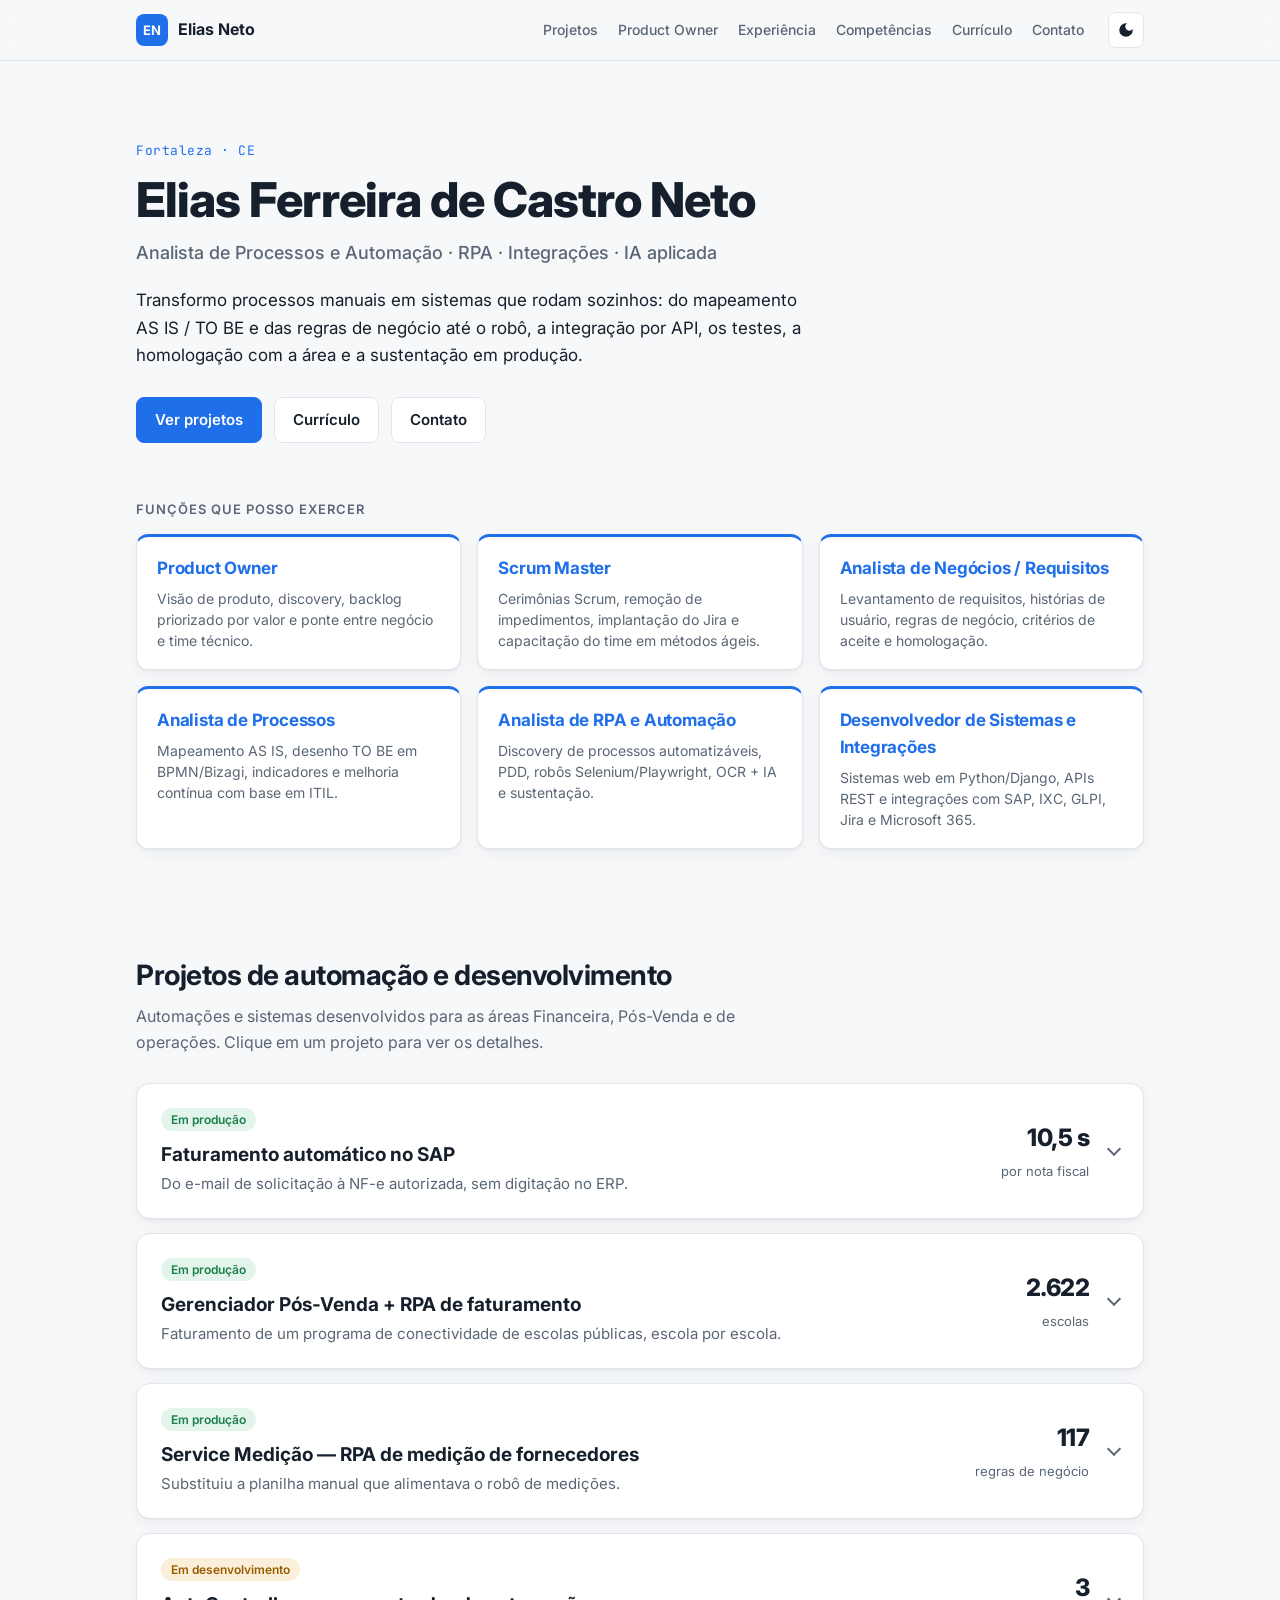
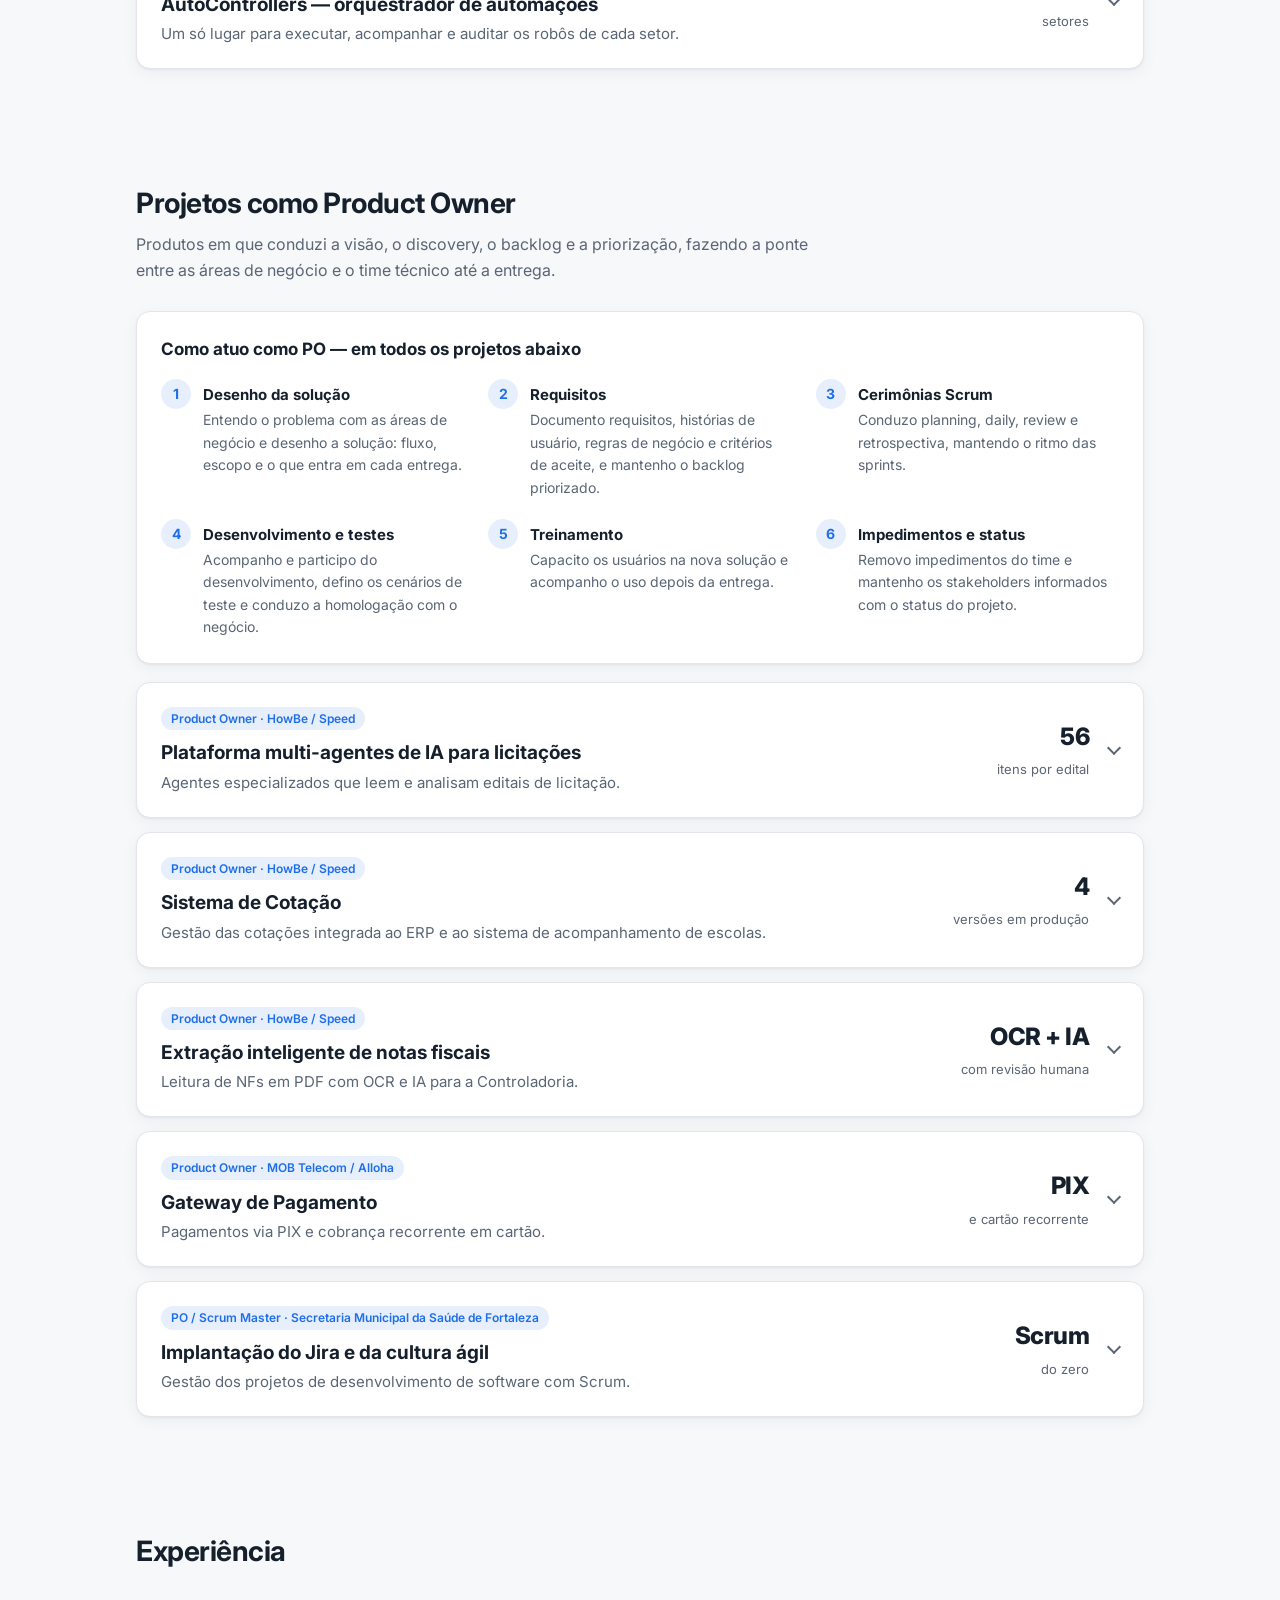
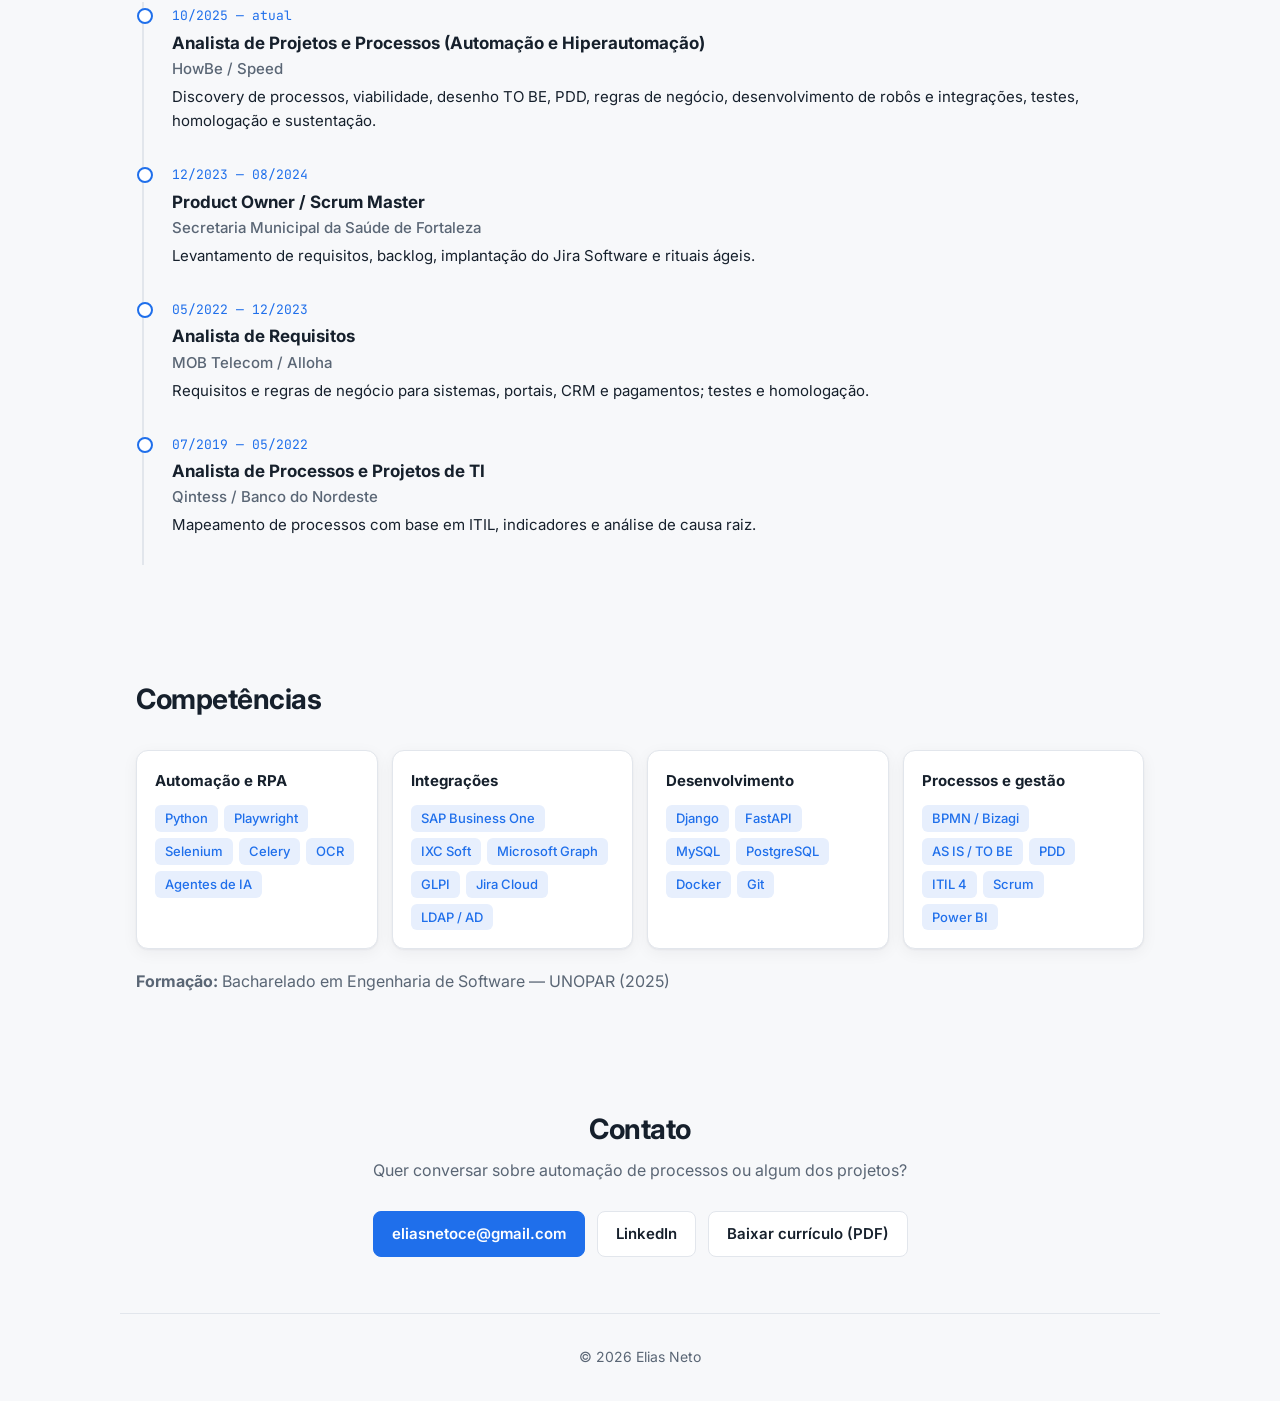
==== index.html @ f8df12c8 "feat: cards de funções no lugar dos números do topo Co-Authored-By: Claude Opus 5.5 <noreply@anthrop" ====
<!doctype html>
<html lang="pt-BR">
<head>
<meta charset="utf-8">
<meta name="viewport" content="width=device-width, initial-scale=1">
<title>Elias Neto — Portfólio</title>
<meta name="description" content="Portfólio de Elias Ferreira de Castro Neto: automação de processos, RPA, integrações com SAP, IXC e Microsoft 365.">
<link rel="preconnect" href="https://fonts.googleapis.com">
<link rel="preconnect" href="https://fonts.gstatic.com" crossorigin>
<link href="https://fonts.googleapis.com/css2?family=Inter:wght@400;500;600;700;800&family=JetBrains+Mono:wght@500&display=swap" rel="stylesheet">
<link rel="stylesheet" href="styles.css">
</head>
<body>

<header class="topbar">
  <div class="wrap topbar-inner">
    <a href="#inicio" class="brand"><span class="brand-mark">EN</span> Elias Neto</a>
    <nav class="nav">
      <a href="#projetos">Projetos</a>
      <a href="#produto">Product Owner</a>
      <a href="#experiencia">Experiência</a>
      <a href="#competencias">Competências</a>
      <a href="curriculo.html">Currículo</a>
      <a href="#contato">Contato</a>
    </nav>
    <button class="theme-toggle" id="themeToggle" aria-label="Alternar tema claro/escuro">
      <svg viewBox="0 0 24 24" width="18" height="18" aria-hidden="true"><path fill="currentColor" d="M12 3a9 9 0 1 0 9 9c0-.46-.04-.92-.1-1.36a5.39 5.39 0 0 1-4.4 2.26 5.4 5.4 0 0 1-3.14-9.8c-.44-.06-.9-.1-1.36-.1Z"/></svg>
    </button>
  </div>
</header>

<main id="inicio">

  <section class="hero wrap">
    <p class="eyebrow">Fortaleza · CE</p>
    <h1>Elias Ferreira de Castro Neto</h1>
    <p class="role">Analista de Processos e Automação · RPA · Integrações · IA aplicada</p>
    <p class="lead">
      Transformo processos manuais em sistemas que rodam sozinhos: do mapeamento
      AS IS / TO BE e das regras de negócio até o robô, a integração por API,
      os testes, a homologação com a área e a sustentação em produção.
    </p>
    <div class="hero-actions">
      <a class="btn btn-primary" href="#projetos">Ver projetos</a>
      <a class="btn" href="curriculo.html">Currículo</a>
      <a class="btn" href="#contato">Contato</a>
    </div>

    <p class="roles-label">Funções que posso exercer</p>
    <ul class="roles">
      <li>
        <h3>Product Owner</h3>
        <p>Visão de produto, discovery, backlog priorizado por valor e ponte entre negócio e time técnico.</p>
      </li>
      <li>
        <h3>Scrum Master</h3>
        <p>Cerimônias Scrum, remoção de impedimentos, implantação do Jira e capacitação do time em métodos ágeis.</p>
      </li>
      <li>
        <h3>Analista de Negócios / Requisitos</h3>
        <p>Levantamento de requisitos, histórias de usuário, regras de negócio, critérios de aceite e homologação.</p>
      </li>
      <li>
        <h3>Analista de Processos</h3>
        <p>Mapeamento AS IS, desenho TO BE em BPMN/Bizagi, indicadores e melhoria contínua com base em ITIL.</p>
      </li>
      <li>
        <h3>Analista de RPA e Automação</h3>
        <p>Discovery de processos automatizáveis, PDD, robôs Selenium/Playwright, OCR + IA e sustentação.</p>
      </li>
      <li>
        <h3>Desenvolvedor de Sistemas e Integrações</h3>
        <p>Sistemas web em Python/Django, APIs REST e integrações com SAP, IXC, GLPI, Jira e Microsoft 365.</p>
      </li>
    </ul>
  </section>

  <section id="projetos" class="section wrap">
    <div class="section-head">
      <h2>Projetos de automação e desenvolvimento</h2>
      <p>Automações e sistemas desenvolvidos para as áreas Financeira, Pós-Venda e de operações. Clique em um projeto para ver os detalhes.</p>
    </div>

    <div class="projects">

      <article class="project">
        <button class="project-head" aria-expanded="false">
          <div class="project-title">
            <span class="tag tag-prod">Em produção</span>
            <h3>Faturamento automático no SAP</h3>
            <p>Do e-mail de solicitação à NF-e autorizada, sem digitação no ERP.</p>
          </div>
          <div class="project-metric"><strong>10,5 s</strong><span>por nota fiscal</span></div>
          <span class="chev" aria-hidden="true"></span>
        </button>
        <div class="project-body">
          <div class="cols">
            <div>
              <h4>Problema</h4>
              <p>O Financeiro lia os e-mails do Pós-Venda à mão, digitava os dados da planilha no SAP e conferia valores e produtos um a um. Erros comuns: valor diferente do pedido, CNPJ divergente, produto ou quantidade fora do pedido.</p>
              <h4>Solução</h4>
              <ul>
                <li>Leitura automática da caixa de e-mail pela <b>Microsoft Graph API</b>, com filtro por remetente e código de rastreio.</li>
                <li>Leitura da planilha anexada (uma aba = uma nota) com validação de CNPJ, município/UF e vencimento.</li>
                <li>Conferência de cada nota com o pedido de venda no <b>SAP Business One</b>: valor, cliente, produto, quantidade e preço.</li>
                <li>Emissão da NF de saída copiada da Entrega, acompanhamento da autorização da NF-e e geração do DANFE.</li>
                <li>Resposta automática ao solicitante, na mesma conversa, com os PDFs e XMLs.</li>
                <li>Perfis de acesso e log de atividades, de execuções de rotina e de chamadas HTTP.</li>
              </ul>
            </div>
            <div>
              <h4>Resultados</h4>
              <ul class="results">
                <li><b>10,5 segundos</b> por NF, com 12 chamadas ao SAP</li>
                <li>Em produção desde outubro de 2026</li>
                <li>Rastreabilidade completa de cada nota emitida</li>
              </ul>
              <h4>Tecnologias</h4>
              <ul class="stack"><li>Python</li><li>Django</li><li>MySQL</li><li>Docker</li><li>SAP B1 Service Layer</li><li>Microsoft Graph</li></ul>
            </div>
          </div>
        </div>
      </article>

      <article class="project">
        <button class="project-head" aria-expanded="false">
          <div class="project-title">
            <span class="tag tag-prod">Em produção</span>
            <h3>Gerenciador Pós-Venda + RPA de faturamento</h3>
            <p>Faturamento de um programa de conectividade de escolas públicas, escola por escola.</p>
          </div>
          <div class="project-metric"><strong>2.622</strong><span>escolas</span></div>
          <span class="chev" aria-hidden="true"></span>
        </button>
        <div class="project-body">
          <div class="cols">
            <div>
              <h4>Problema</h4>
              <p>Cada escola do programa exigia conferência do kit instalado, emissão de notas e envio de PDF e XML no portal do cliente — um trabalho repetitivo, em grande volume e sujeito a erro.</p>
              <h4>Solução</h4>
              <ul>
                <li>Sistema de pós-venda que controla o faturamento por escola (código INEP).</li>
                <li>Robô <b>Playwright</b> que opera o portal do cliente e anexa as notas fiscais.</li>
                <li>Captura das respostas do Financeiro pela <b>Microsoft Graph API</b>.</li>
                <li>Integração com o ERP <b>IXC Soft</b>.</li>
                <li>Conferência em três lados antes de cada envio: kit declarado × IXC × relatório do cliente.</li>
              </ul>
            </div>
            <div>
              <h4>Resultados</h4>
              <ul class="results">
                <li><b>2.622 escolas</b> faturadas</li>
                <li><b>~7,2 mil NFs</b> (PDF + XML) anexadas pelo robô</li>
                <li><b>153 lotes</b> de faturamento processados</li>
                <li><b>30 de 30</b> requisitos da v1 aceitos, com 18 itens além do escopo</li>
                <li>~90 regras de negócio documentadas</li>
              </ul>
              <h4>Tecnologias</h4>
              <ul class="stack"><li>Python</li><li>Django</li><li>Playwright</li><li>MySQL</li><li>Nginx</li><li>Docker</li><li>Microsoft Graph</li><li>API IXC</li></ul>
            </div>
          </div>
        </div>
      </article>

      <article class="project">
        <button class="project-head" aria-expanded="false">
          <div class="project-title">
            <span class="tag tag-prod">Em produção</span>
            <h3>Service Medição — RPA de medição de fornecedores</h3>
            <p>Substituiu a planilha manual que alimentava o robô de medições.</p>
          </div>
          <div class="project-metric"><strong>117</strong><span>regras de negócio</span></div>
          <span class="chev" aria-hidden="true"></span>
        </button>
        <div class="project-body">
          <div class="cols">
            <div>
              <h4>Problema</h4>
              <p>As medições de fornecedores eram lançadas por um robô alimentado por uma planilha de 16 colunas preenchida à mão, sem controle de fila, de erros ou de acompanhamento do chamado.</p>
              <h4>Solução</h4>
              <ul>
                <li>Cadastro centralizado de fornecedores, medições e itens medidos.</li>
                <li>Robô <b>Selenium</b> no portal BlueEZ, com fila por usuário e execução assíncrona (Celery + Redis).</li>
                <li>Credencial individual criptografada e parada automática após 5 erros seguidos.</li>
                <li>Acompanhamento automático do chamado no <b>GLPI</b>.</li>
                <li>Leitura automática de nota fiscal e boleto.</li>
                <li>Login pelo Active Directory (LDAPS) e dashboard por setor exibido nas TVs da empresa.</li>
              </ul>
            </div>
            <div>
              <h4>Resultados</h4>
              <ul class="results">
                <li>Fim do preenchimento manual da planilha de 16 colunas</li>
                <li><b>8 releases</b> entregues (v1.0 a v1.6)</li>
                <li><b>117 regras de negócio</b> documentadas</li>
                <li>Leitura de NF e boleto validada com <b>31 documentos reais</b></li>
              </ul>
              <h4>Tecnologias</h4>
              <ul class="stack"><li>Python 3.12</li><li>Django 5</li><li>DRF</li><li>Selenium</li><li>Celery</li><li>Redis</li><li>HTMX</li><li>Tailwind</li><li>MySQL</li><li>Docker</li><li>GitHub Actions</li><li>LDAP</li></ul>
            </div>
          </div>
        </div>
      </article>

      <article class="project">
        <button class="project-head" aria-expanded="false">
          <div class="project-title">
            <span class="tag tag-dev">Em desenvolvimento</span>
            <h3>AutoControllers — orquestrador de automações</h3>
            <p>Um só lugar para executar, acompanhar e auditar os robôs de cada setor.</p>
          </div>
          <div class="project-metric"><strong>3</strong><span>setores</span></div>
          <span class="chev" aria-hidden="true"></span>
        </button>
        <div class="project-body">
          <div class="cols">
            <div>
              <h4>Problema</h4>
              <p>Com várias automações em Python espalhadas por setores, faltava um ponto único para disparar execuções, ver o que falhou e saber quem executou o quê.</p>
              <h4>Solução</h4>
              <ul>
                <li>Catálogo de automações por setor: Comercial, Financeiro e TI.</li>
                <li>Execução manual ou por fila, com worker e retentativa.</li>
                <li>Logs de cada execução, auditoria e dashboard por grupo.</li>
                <li>API própria para integração com outros sistemas.</li>
                <li>Login pelo Active Directory.</li>
              </ul>
            </div>
            <div>
              <h4>Resultados</h4>
              <ul class="results">
                <li>Padroniza a forma de rodar e monitorar os robôs</li>
                <li>Histórico auditável de todas as execuções</li>
              </ul>
              <h4>Tecnologias</h4>
              <ul class="stack"><li>Python</li><li>Django 6</li><li>MySQL</li><li>Playwright</li><li>Docker</li><li>Active Directory</li></ul>
            </div>
          </div>
        </div>
      </article>

    </div>
  </section>

  <section id="produto" class="section wrap">
    <div class="section-head">
      <h2>Projetos como Product Owner</h2>
      <p>Produtos em que conduzi a visão, o discovery, o backlog e a priorização, fazendo a ponte entre as áreas de negócio e o time técnico até a entrega.</p>
    </div>

    <div class="po-role">
      <h3>Como atuo como PO — em todos os projetos abaixo</h3>
      <ol class="po-steps">
        <li>
          <span class="po-num">1</span>
          <h4>Desenho da solução</h4>
          <p>Entendo o problema com as áreas de negócio e desenho a solução: fluxo, escopo e o que entra em cada entrega.</p>
        </li>
        <li>
          <span class="po-num">2</span>
          <h4>Requisitos</h4>
          <p>Documento requisitos, histórias de usuário, regras de negócio e critérios de aceite, e mantenho o backlog priorizado.</p>
        </li>
        <li>
          <span class="po-num">3</span>
          <h4>Cerimônias Scrum</h4>
          <p>Conduzo planning, daily, review e retrospectiva, mantendo o ritmo das sprints.</p>
        </li>
        <li>
          <span class="po-num">4</span>
          <h4>Desenvolvimento e testes</h4>
          <p>Acompanho e participo do desenvolvimento, defino os cenários de teste e conduzo a homologação com o negócio.</p>
        </li>
        <li>
          <span class="po-num">5</span>
          <h4>Treinamento</h4>
          <p>Capacito os usuários na nova solução e acompanho o uso depois da entrega.</p>
        </li>
        <li>
          <span class="po-num">6</span>
          <h4>Impedimentos e status</h4>
          <p>Removo impedimentos do time e mantenho os stakeholders informados com o status do projeto.</p>
        </li>
      </ol>
    </div>

    <div class="projects">

      <article class="project">
        <button class="project-head" aria-expanded="false">
          <div class="project-title">
            <span class="tag tag-po">Product Owner · HowBe / Speed</span>
            <h3>Plataforma multi-agentes de IA para licitações</h3>
            <p>Agentes especializados que leem e analisam editais de licitação.</p>
          </div>
          <div class="project-metric"><strong>56</strong><span>itens por edital</span></div>
          <span class="chev" aria-hidden="true"></span>
        </button>
        <div class="project-body">
          <div class="cols">
            <div>
              <h4>Contexto</h4>
              <p>A leitura de editais era manual, longa e repetitiva, e a área Comercial precisava responder sempre o mesmo checklist para decidir se participava de uma licitação.</p>
              <h4>Meu papel</h4>
              <ul>
                <li>Defini a visão do produto e priorizei o backlog com a área Comercial.</li>
                <li>Especifiquei os agentes, cada um com prompt próprio e versionado.</li>
                <li>Direcionei a escolha de provedores de IA (Gemini, OpenAI e Anthropic) e o controle de custo por documento.</li>
                <li>Conduzi o plano de testes e a homologação com o negócio.</li>
              </ul>
            </div>
            <div>
              <h4>Resultados</h4>
              <ul class="results">
                <li>Checklist de <b>56 itens</b> respondido por edital</li>
                <li>Redução de <b>22–27%</b> no custo de tokens, sem perda de qualidade</li>
                <li>Plano de testes com <b>40 de 40</b> casos aprovados</li>
              </ul>
              <h4>Práticas</h4>
              <ul class="stack"><li>Visão de produto</li><li>Backlog</li><li>Critérios de aceite</li><li>IA generativa</li><li>Plano de testes</li></ul>
            </div>
          </div>
        </div>
      </article>

      <article class="project">
        <button class="project-head" aria-expanded="false">
          <div class="project-title">
            <span class="tag tag-po">Product Owner · HowBe / Speed</span>
            <h3>Sistema de Cotação</h3>
            <p>Gestão das cotações integrada ao ERP e ao sistema de acompanhamento de escolas.</p>
          </div>
          <div class="project-metric"><strong>4</strong><span>versões em produção</span></div>
          <span class="chev" aria-hidden="true"></span>
        </button>
        <div class="project-body">
          <div class="cols">
            <div>
              <h4>Contexto</h4>
              <p>O status das cotações enviadas a Suprimentos era acompanhado à mão, em sistemas diferentes, sem uma visão única.</p>
              <h4>Meu papel</h4>
              <ul>
                <li>Conduzi o produto do levantamento de requisitos à implantação.</li>
                <li>Priorizei as funcionalidades a cada versão.</li>
                <li>Acompanhei os testes, a homologação, o suporte e a documentação.</li>
              </ul>
            </div>
            <div>
              <h4>Resultados</h4>
              <ul class="results">
                <li><b>4 versões</b> entregues em produção</li>
                <li>Atualização automática do status das cotações a partir do ERP IXC</li>
                <li>Logs de integração para rastrear cada atualização</li>
              </ul>
              <h4>Práticas</h4>
              <ul class="stack"><li>Requisitos</li><li>Priorização</li><li>Homologação</li><li>Integração IXC</li></ul>
            </div>
          </div>
        </div>
      </article>

      <article class="project">
        <button class="project-head" aria-expanded="false">
          <div class="project-title">
            <span class="tag tag-po">Product Owner · HowBe / Speed</span>
            <h3>Extração inteligente de notas fiscais</h3>
            <p>Leitura de NFs em PDF com OCR e IA para a Controladoria.</p>
          </div>
          <div class="project-metric"><strong>OCR + IA</strong><span>com revisão humana</span></div>
          <span class="chev" aria-hidden="true"></span>
        </button>
        <div class="project-body">
          <div class="cols">
            <div>
              <h4>Contexto</h4>
              <p>A Controladoria digitava no ERP, uma a uma, as notas fiscais recebidas nos chamados, e conferia os valores manualmente.</p>
              <h4>Meu papel</h4>
              <ul>
                <li>Priorizei a automação e defini as regras de extração e de conferência.</li>
                <li>Defini o fluxo com revisão humana: o sistema compara o valor declarado com o extraído e sinaliza divergências.</li>
                <li>Validei com a área a planilha gerada para lançamento.</li>
              </ul>
            </div>
            <div>
              <h4>Resultados</h4>
              <ul class="results">
                <li>Fim da digitação manual das notas</li>
                <li>Divergências de valor sinalizadas automaticamente</li>
                <li>Separação automática entre boleto e nota fiscal</li>
              </ul>
              <h4>Práticas</h4>
              <ul class="stack"><li>Discovery</li><li>Regras de negócio</li><li>OCR</li><li>IA generativa</li></ul>
            </div>
          </div>
        </div>
      </article>

      <article class="project">
        <button class="project-head" aria-expanded="false">
          <div class="project-title">
            <span class="tag tag-po">Product Owner · MOB Telecom / Alloha</span>
            <h3>Gateway de Pagamento</h3>
            <p>Pagamentos via PIX e cobrança recorrente em cartão.</p>
          </div>
          <div class="project-metric"><strong>PIX</strong><span>e cartão recorrente</span></div>
          <span class="chev" aria-hidden="true"></span>
        </button>
        <div class="project-body">
          <div class="cols">
            <div>
              <h4>Contexto</h4>
              <p>A operadora precisava oferecer novas formas de pagamento aos clientes, integrando parceiros de pagamento aos sistemas existentes.</p>
              <h4>Meu papel</h4>
              <ul>
                <li>Atuei como Product Owner do projeto, alinhando negócio, parceiros e desenvolvimento.</li>
                <li>Escrevi requisitos, histórias de usuário, fluxos e regras de negócio.</li>
                <li>Defini e executei os cenários de teste e conduzi a homologação com as áreas de negócio.</li>
              </ul>
            </div>
            <div>
              <h4>Entregas</h4>
              <ul class="results">
                <li>Pagamento via <b>PIX</b></li>
                <li>Pagamento <b>recorrente em cartão</b></li>
              </ul>
              <h4>Práticas</h4>
              <ul class="stack"><li>Scrum</li><li>Histórias de usuário</li><li>Jira</li><li>Homologação</li><li>Gestão de parceiros</li></ul>
            </div>
          </div>
        </div>
      </article>

      <article class="project">
        <button class="project-head" aria-expanded="false">
          <div class="project-title">
            <span class="tag tag-po">PO / Scrum Master · Secretaria Municipal da Saúde de Fortaleza</span>
            <h3>Implantação do Jira e da cultura ágil</h3>
            <p>Gestão dos projetos de desenvolvimento de software com Scrum.</p>
          </div>
          <div class="project-metric"><strong>Scrum</strong><span>do zero</span></div>
          <span class="chev" aria-hidden="true"></span>
        </button>
        <div class="project-body">
          <div class="cols">
            <div>
              <h4>Contexto</h4>
              <p>Os projetos de desenvolvimento de software não tinham uma ferramenta nem um processo comum de planejamento e acompanhamento.</p>
              <h4>Meu papel</h4>
              <ul>
                <li>Implantei o Jira Software, com boards, fluxos de trabalho e rituais ágeis.</li>
                <li>Treinei a equipe e os stakeholders em Scrum e priorização orientada a valor.</li>
                <li>Conduzi o discovery com as áreas de negócio e mantive o backlog priorizado.</li>
                <li>Acompanhei os projetos do início ao fim: prazos, impedimentos, validações e entregas.</li>
              </ul>
            </div>
            <div>
              <h4>Entregas</h4>
              <ul class="results">
                <li>Jira Software implantado e em uso</li>
                <li>Equipe capacitada em Scrum</li>
                <li>Backlog único e priorizado dos projetos</li>
              </ul>
              <h4>Práticas</h4>
              <ul class="stack"><li>Scrum</li><li>Jira Software</li><li>Backlog</li><li>Facilitação</li><li>Capacitação</li></ul>
            </div>
          </div>
        </div>
      </article>

    </div>
  </section>

  <section id="experiencia" class="section wrap">
    <div class="section-head"><h2>Experiência</h2></div>
    <ol class="timeline">
      <li>
        <span class="when">10/2025 — atual</span>
        <h3>Analista de Projetos e Processos (Automação e Hiperautomação)</h3>
        <p class="where">HowBe / Speed</p>
        <p>Discovery de processos, viabilidade, desenho TO BE, PDD, regras de negócio, desenvolvimento de robôs e integrações, testes, homologação e sustentação.</p>
      </li>
      <li>
        <span class="when">12/2023 — 08/2024</span>
        <h3>Product Owner / Scrum Master</h3>
        <p class="where">Secretaria Municipal da Saúde de Fortaleza</p>
        <p>Levantamento de requisitos, backlog, implantação do Jira Software e rituais ágeis.</p>
      </li>
      <li>
        <span class="when">05/2022 — 12/2023</span>
        <h3>Analista de Requisitos</h3>
        <p class="where">MOB Telecom / Alloha</p>
        <p>Requisitos e regras de negócio para sistemas, portais, CRM e pagamentos; testes e homologação.</p>
      </li>
      <li>
        <span class="when">07/2019 — 05/2022</span>
        <h3>Analista de Processos e Projetos de TI</h3>
        <p class="where">Qintess / Banco do Nordeste</p>
        <p>Mapeamento de processos com base em ITIL, indicadores e análise de causa raiz.</p>
      </li>
    </ol>
  </section>

  <section id="competencias" class="section wrap">
    <div class="section-head"><h2>Competências</h2></div>
    <div class="skills">
      <div class="skill-card">
        <h3>Automação e RPA</h3>
        <ul class="stack"><li>Python</li><li>Playwright</li><li>Selenium</li><li>Celery</li><li>OCR</li><li>Agentes de IA</li></ul>
      </div>
      <div class="skill-card">
        <h3>Integrações</h3>
        <ul class="stack"><li>SAP Business One</li><li>IXC Soft</li><li>Microsoft Graph</li><li>GLPI</li><li>Jira Cloud</li><li>LDAP / AD</li></ul>
      </div>
      <div class="skill-card">
        <h3>Desenvolvimento</h3>
        <ul class="stack"><li>Django</li><li>FastAPI</li><li>MySQL</li><li>PostgreSQL</li><li>Docker</li><li>Git</li></ul>
      </div>
      <div class="skill-card">
        <h3>Processos e gestão</h3>
        <ul class="stack"><li>BPMN / Bizagi</li><li>AS IS / TO BE</li><li>PDD</li><li>ITIL 4</li><li>Scrum</li><li>Power BI</li></ul>
      </div>
    </div>
    <p class="edu"><b>Formação:</b> Bacharelado em Engenharia de Software — UNOPAR (2025)</p>
  </section>

  <section id="contato" class="section wrap contact">
    <h2>Contato</h2>
    <p>Quer conversar sobre automação de processos ou algum dos projetos?</p>
    <div class="hero-actions">
      <a class="btn btn-primary" href="mailto:eliasnetoce@gmail.com">eliasnetoce@gmail.com</a>
      <a class="btn" href="https://www.linkedin.com/in/elias-ferreira-981a22160" target="_blank" rel="noopener">LinkedIn</a>
      <a class="btn" href="curriculo.pdf" download>Baixar currículo (PDF)</a>
    </div>
  </section>

</main>

<footer class="footer wrap">
  <p>© <span id="ano"></span> Elias Neto</p>
</footer>

<script src="script.js"></script>
</body>
</html>
---- styles.css ----
:root {
  --bg: #f7f8fa;
  --surface: #ffffff;
  --text: #16202c;
  --muted: #5a6675;
  --line: #e2e6ec;
  --accent: #1f6feb;
  --accent-soft: #e7effd;
  --ok: #1a7f4b;
  --ok-soft: #e3f4ea;
  --warn: #9a5b00;
  --warn-soft: #fbefd9;
  --shadow: 0 1px 2px rgba(16, 24, 40, .05), 0 4px 16px rgba(16, 24, 40, .05);
}

@media (prefers-color-scheme: dark) {
  :root:not([data-theme="light"]) {
    --bg: #0e1116;
    --surface: #161b22;
    --text: #e6edf3;
    --muted: #9aa6b4;
    --line: #2a313c;
    --accent: #5b9bff;
    --accent-soft: #16243b;
    --ok: #4cc38a;
    --ok-soft: #12291e;
    --warn: #e3a64a;
    --warn-soft: #2d2213;
    --shadow: none;
  }
}

:root[data-theme="dark"] {
  --bg: #0e1116;
  --surface: #161b22;
  --text: #e6edf3;
  --muted: #9aa6b4;
  --line: #2a313c;
  --accent: #5b9bff;
  --accent-soft: #16243b;
  --ok: #4cc38a;
  --ok-soft: #12291e;
  --warn: #e3a64a;
  --warn-soft: #2d2213;
  --shadow: none;
}

* { box-sizing: border-box; margin: 0; padding: 0; }

html { scroll-behavior: smooth; scroll-padding-top: 72px; }

body {
  font-family: "Inter", system-ui, -apple-system, "Segoe UI", sans-serif;
  background: var(--bg);
  color: var(--text);
  line-height: 1.6;
  -webkit-font-smoothing: antialiased;
}

a { color: var(--accent); text-decoration: none; }

.wrap { max-width: 1040px; margin: 0 auto; padding: 0 16px; }

/* Topo */
.topbar {
  position: sticky; top: 0; z-index: 10;
  background: color-mix(in srgb, var(--bg) 85%, transparent);
  backdrop-filter: blur(10px);
  border-bottom: 1px solid var(--line);
}
.topbar-inner { display: flex; align-items: center; gap: 24px; height: 60px; }
.brand { display: flex; align-items: center; gap: 10px; font-weight: 700; color: var(--text); }
.brand-mark {
  display: grid; place-items: center; width: 32px; height: 32px; border-radius: 8px;
  background: var(--accent); color: #fff; font-size: 13px; letter-spacing: .5px;
}
.nav { display: flex; gap: 20px; margin-left: auto; }
.nav a { color: var(--muted); font-size: 14px; font-weight: 500; }
.nav a:hover { color: var(--text); }
.theme-toggle {
  display: grid; place-items: center; width: 36px; height: 36px;
  border: 1px solid var(--line); border-radius: 8px; background: var(--surface);
  color: var(--text); cursor: pointer;
}

/* Hero */
.hero { padding: 80px 16px 48px; }
.eyebrow {
  font-family: "JetBrains Mono", monospace; font-size: 13px; color: var(--accent);
  letter-spacing: .5px; margin-bottom: 12px;
}
.hero h1 { font-size: clamp(30px, 5vw, 48px); line-height: 1.1; letter-spacing: -1px; font-weight: 800; }
.role { margin-top: 12px; font-size: 18px; color: var(--muted); font-weight: 500; }
.lead { margin-top: 20px; max-width: 680px; font-size: 17px; }
.hero-actions { display: flex; flex-wrap: wrap; gap: 12px; margin-top: 28px; }

.btn {
  display: inline-flex; align-items: center; padding: 10px 18px; border-radius: 8px;
  border: 1px solid var(--line); background: var(--surface); color: var(--text);
  font-weight: 600; font-size: 15px;
}
.btn:hover { border-color: var(--accent); }
.btn-primary { background: var(--accent); border-color: var(--accent); color: #fff; }
.btn-primary:hover { filter: brightness(1.08); }

.roles-label {
  margin-top: 56px; margin-bottom: 14px; font-size: 13px; font-weight: 600;
  text-transform: uppercase; letter-spacing: 1px; color: var(--muted);
}
.roles { list-style: none; display: grid; grid-template-columns: repeat(3, 1fr); gap: 16px; }
.roles li {
  background: var(--surface); border: 1px solid var(--line); border-radius: 12px;
  padding: 18px 20px; box-shadow: var(--shadow); border-top: 3px solid var(--accent);
}
.roles h3 { font-size: 17px; color: var(--accent); letter-spacing: -.2px; }
.roles p { font-size: 14px; color: var(--muted); margin-top: 6px; line-height: 1.5; }

/* Seções */
.section { padding: 56px 16px; }
.section-head { margin-bottom: 28px; }
.section-head h2, .contact h2 { font-size: 28px; letter-spacing: -.5px; }
.section-head p { color: var(--muted); margin-top: 6px; max-width: 680px; }

/* Projetos */
.projects { display: grid; gap: 14px; }
.project {
  background: var(--surface); border: 1px solid var(--line); border-radius: 14px;
  box-shadow: var(--shadow); overflow: hidden;
}
.project-head {
  width: 100%; display: flex; align-items: center; gap: 20px; padding: 22px 24px;
  background: none; border: 0; text-align: left; color: inherit; font: inherit; cursor: pointer;
}
.project-head:hover h3 { color: var(--accent); }
.project-title { flex: 1; min-width: 0; }
.project-title h3 { font-size: 19px; margin-top: 8px; transition: color .15s; }
.project-title p { color: var(--muted); font-size: 15px; margin-top: 2px; }
.project-metric { text-align: right; flex-shrink: 0; }
.project-metric strong { display: block; font-size: 24px; font-weight: 800; letter-spacing: -.5px; }
.project-metric span { font-size: 13px; color: var(--muted); }
.chev {
  width: 10px; height: 10px; flex-shrink: 0;
  border-right: 2px solid var(--muted); border-bottom: 2px solid var(--muted);
  transform: rotate(45deg); transition: transform .2s; margin-top: -4px;
}
.project.open .chev { transform: rotate(-135deg); margin-top: 4px; }

.tag {
  display: inline-block; font-size: 12px; font-weight: 600; padding: 2px 10px; border-radius: 999px;
}
.tag-prod { background: var(--ok-soft); color: var(--ok); }
.tag-dev { background: var(--warn-soft); color: var(--warn); }
.tag-po { background: var(--accent-soft); color: var(--accent); }

.project-body { display: none; padding: 0 24px 24px; border-top: 1px solid var(--line); }
.project.open .project-body { display: block; }
.cols { display: grid; grid-template-columns: 1.5fr 1fr; gap: 32px; padding-top: 20px; }
.project-body h4 {
  font-size: 12px; text-transform: uppercase; letter-spacing: 1px; color: var(--muted);
  margin: 18px 0 8px;
}
.project-body h4:first-child { margin-top: 0; }
.project-body p, .project-body li { font-size: 15px; }
.project-body ul:not(.stack) { padding-left: 18px; display: grid; gap: 4px; }
.results li::marker { color: var(--ok); }

.stack { list-style: none; display: flex; flex-wrap: wrap; gap: 6px; }
.stack li {
  font-size: 13px; padding: 3px 10px; border-radius: 6px;
  background: var(--accent-soft); color: var(--accent); font-weight: 500;
}

/* Como atuo como PO */
.po-role {
  background: var(--surface); border: 1px solid var(--line); border-radius: 14px;
  box-shadow: var(--shadow); padding: 24px; margin-bottom: 18px;
}
.po-role > h3 { font-size: 17px; margin-bottom: 16px; }
.po-steps { list-style: none; display: grid; grid-template-columns: repeat(3, 1fr); gap: 20px 24px; }
.po-steps li { position: relative; padding-left: 42px; }
.po-num {
  position: absolute; left: 0; top: 0; width: 30px; height: 30px; border-radius: 50%;
  display: grid; place-items: center; font-size: 14px; font-weight: 700;
  background: var(--accent-soft); color: var(--accent);
}
.po-steps h4 { font-size: 15px; margin-top: 4px; }
.po-steps p { font-size: 14px; color: var(--muted); margin-top: 2px; }

@media (max-width: 860px) { .po-steps { grid-template-columns: repeat(2, 1fr); } }
@media (max-width: 600px) { .po-steps { grid-template-columns: 1fr; } .po-role { padding: 18px 16px; } }

/* Experiência */
.timeline { list-style: none; border-left: 2px solid var(--line); margin-left: 6px; }
.timeline li { position: relative; padding: 0 0 28px 28px; }
.timeline li::before {
  content: ""; position: absolute; left: -7px; top: 6px; width: 12px; height: 12px;
  border-radius: 50%; background: var(--surface); border: 2px solid var(--accent);
}
.when { font-family: "JetBrains Mono", monospace; font-size: 13px; color: var(--accent); }
.timeline h3 { font-size: 17px; margin-top: 2px; }
.where { color: var(--muted); font-weight: 500; font-size: 15px; }
.timeline p:last-child { margin-top: 4px; font-size: 15px; }

/* Competências */
.skills { display: grid; grid-template-columns: repeat(4, 1fr); gap: 14px; }
.skill-card {
  background: var(--surface); border: 1px solid var(--line); border-radius: 12px;
  padding: 18px; box-shadow: var(--shadow);
}
.skill-card h3 { font-size: 15px; margin-bottom: 12px; }
.edu { margin-top: 20px; color: var(--muted); }

/* Contato */
.contact { text-align: center; }
.contact p { color: var(--muted); margin-top: 6px; }
.contact .hero-actions { justify-content: center; }

.footer { padding: 32px 16px; border-top: 1px solid var(--line); color: var(--muted); font-size: 14px; text-align: center; }

/* Responsivo */
@media (max-width: 860px) {
  .roles, .skills { grid-template-columns: repeat(2, 1fr); }
  .cols { grid-template-columns: 1fr; gap: 8px; }
}
@media (max-width: 600px) {
  .nav { display: none; }
  .theme-toggle { margin-left: auto; }
  .hero { padding-top: 48px; }
  .roles, .skills { grid-template-columns: 1fr; }
  .project-head { padding: 18px 16px; gap: 12px; flex-wrap: wrap; }
  .project-title { flex-basis: 100%; }
  .project-metric { text-align: left; }
  .chev { margin-left: auto; }
  .project-body { padding: 0 16px 20px; }
}
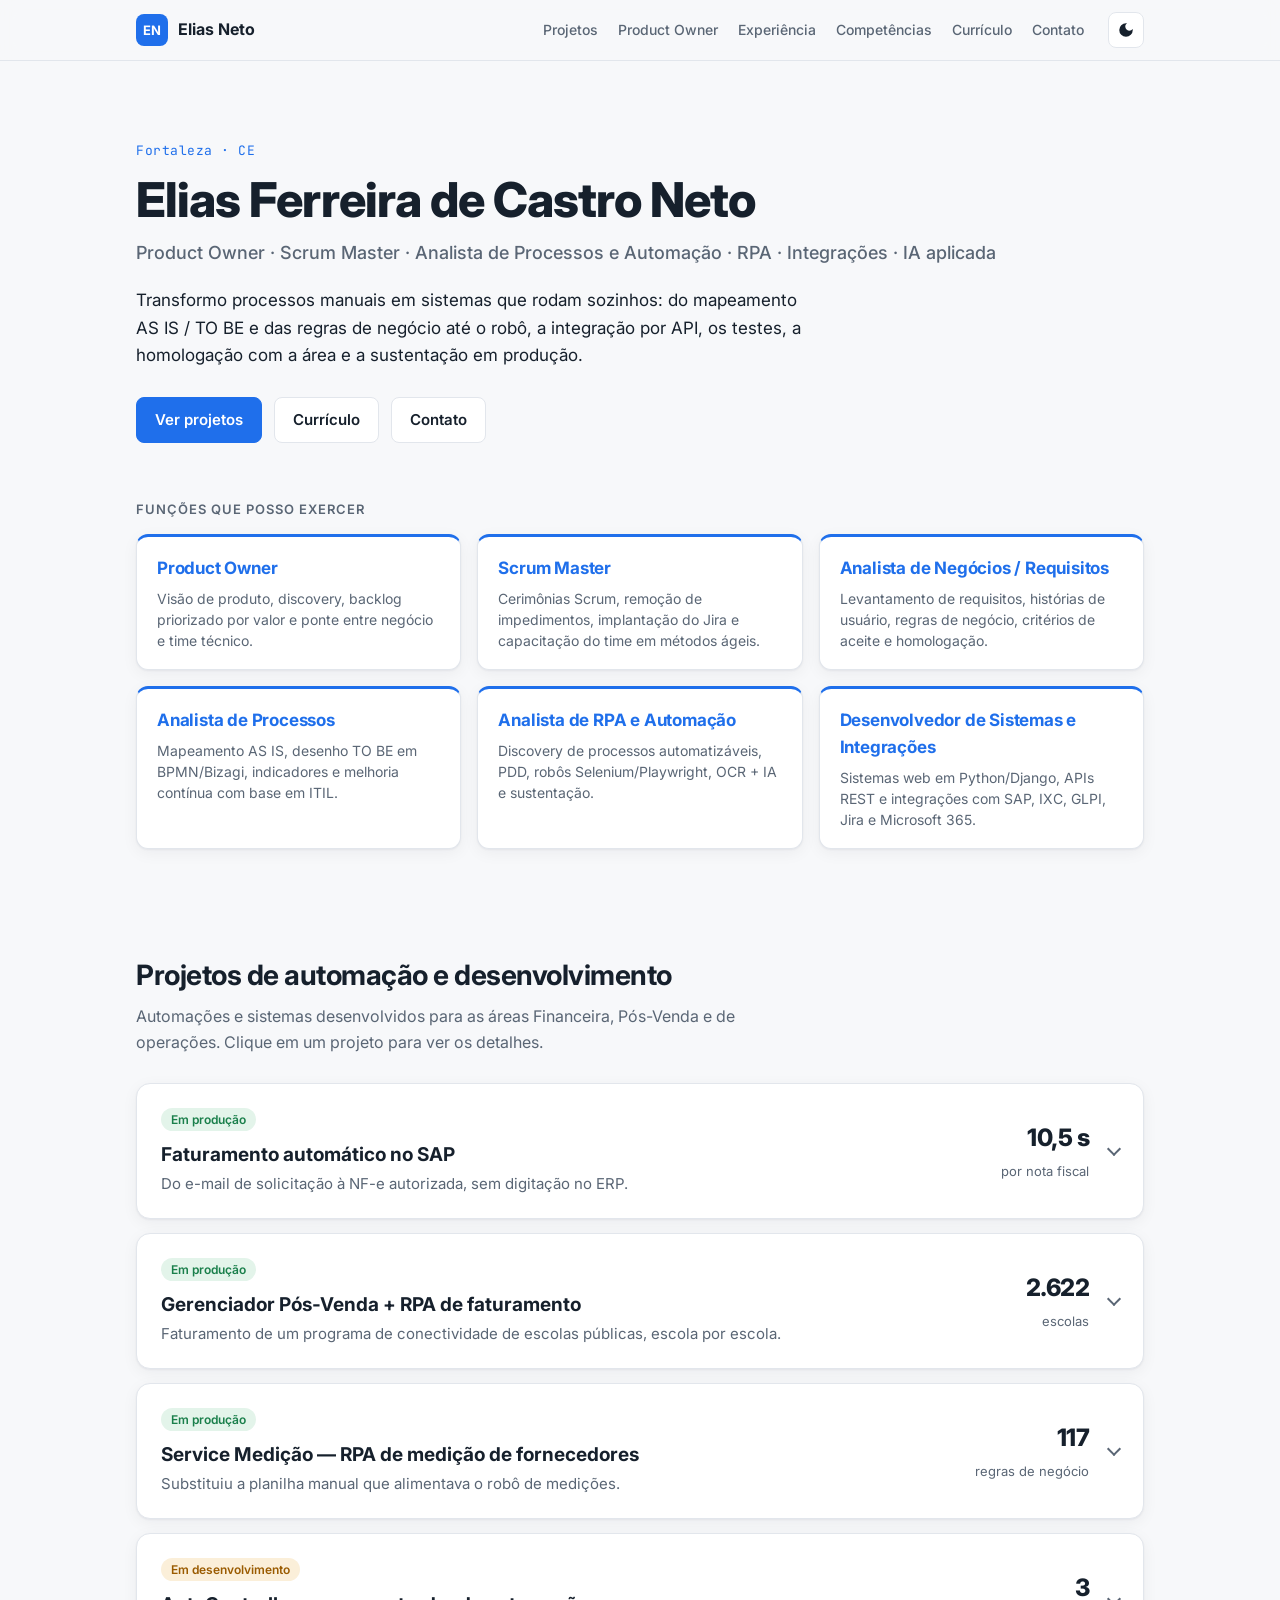
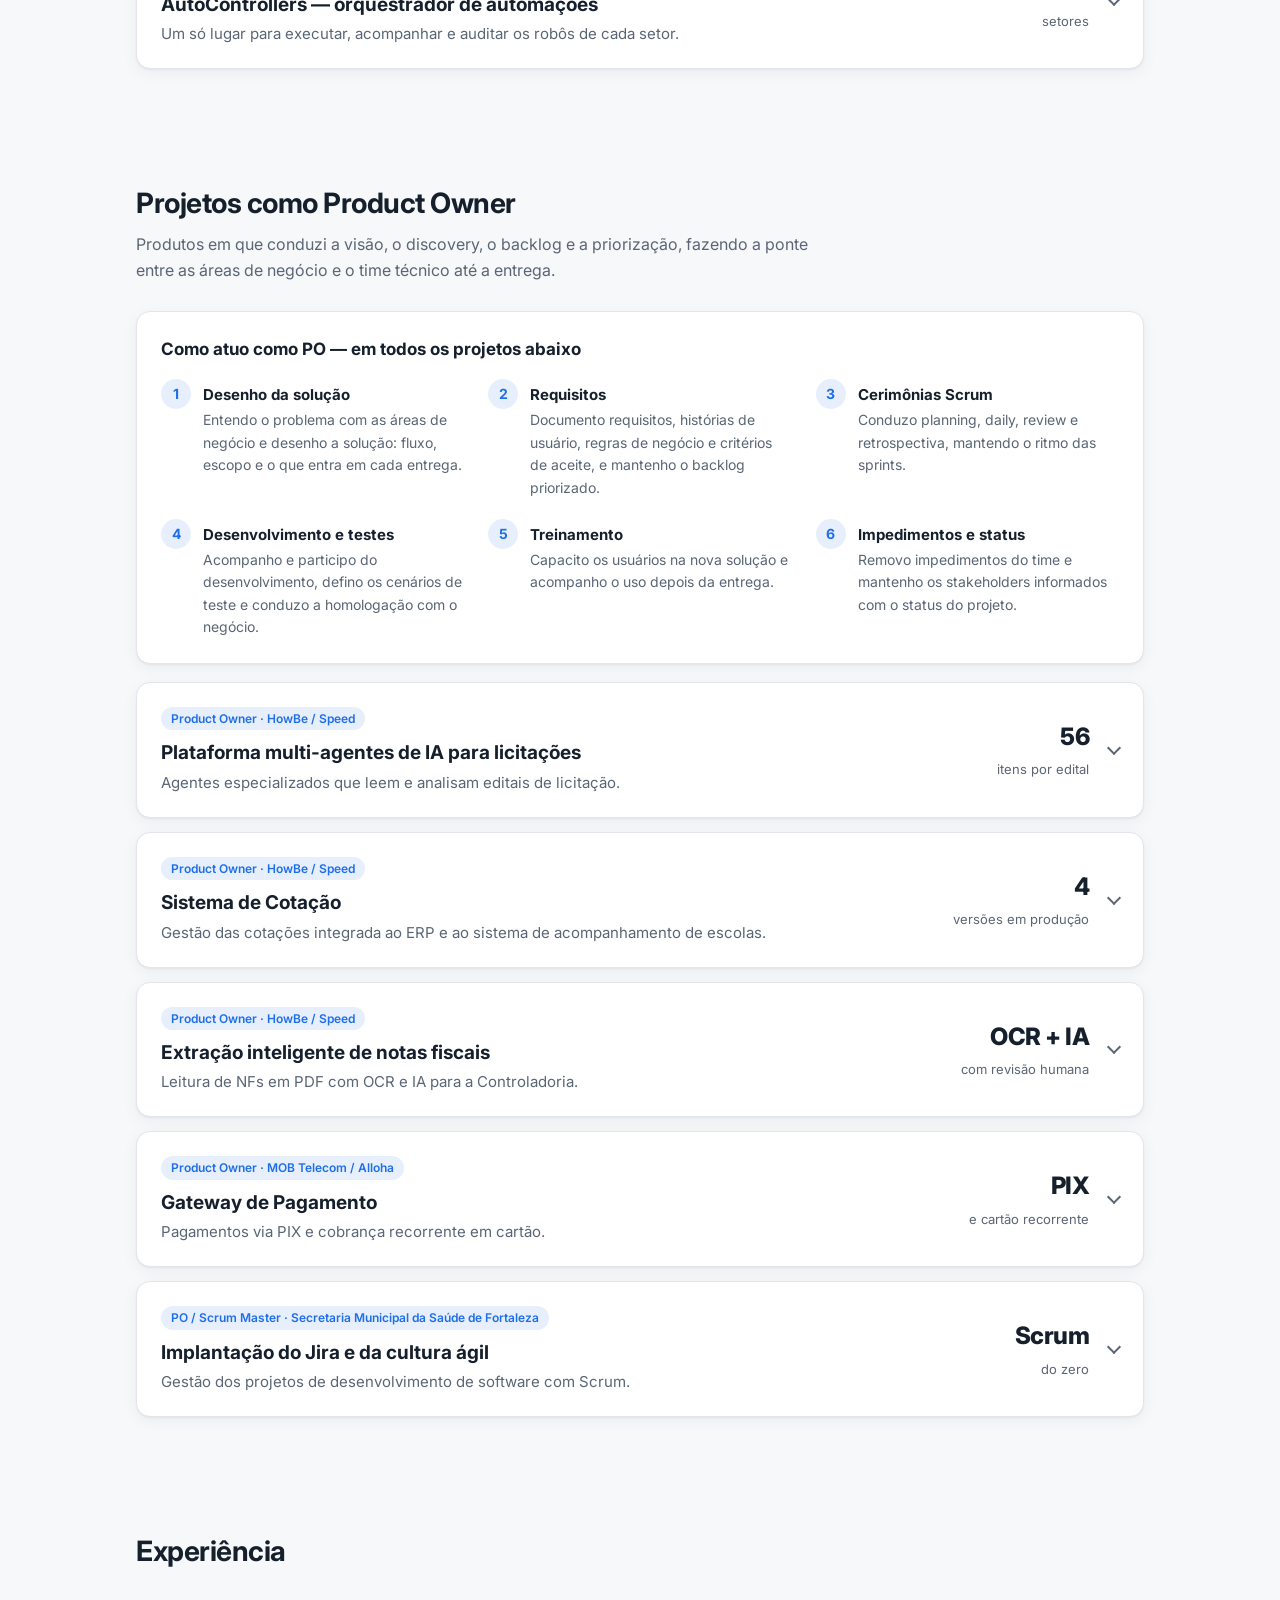
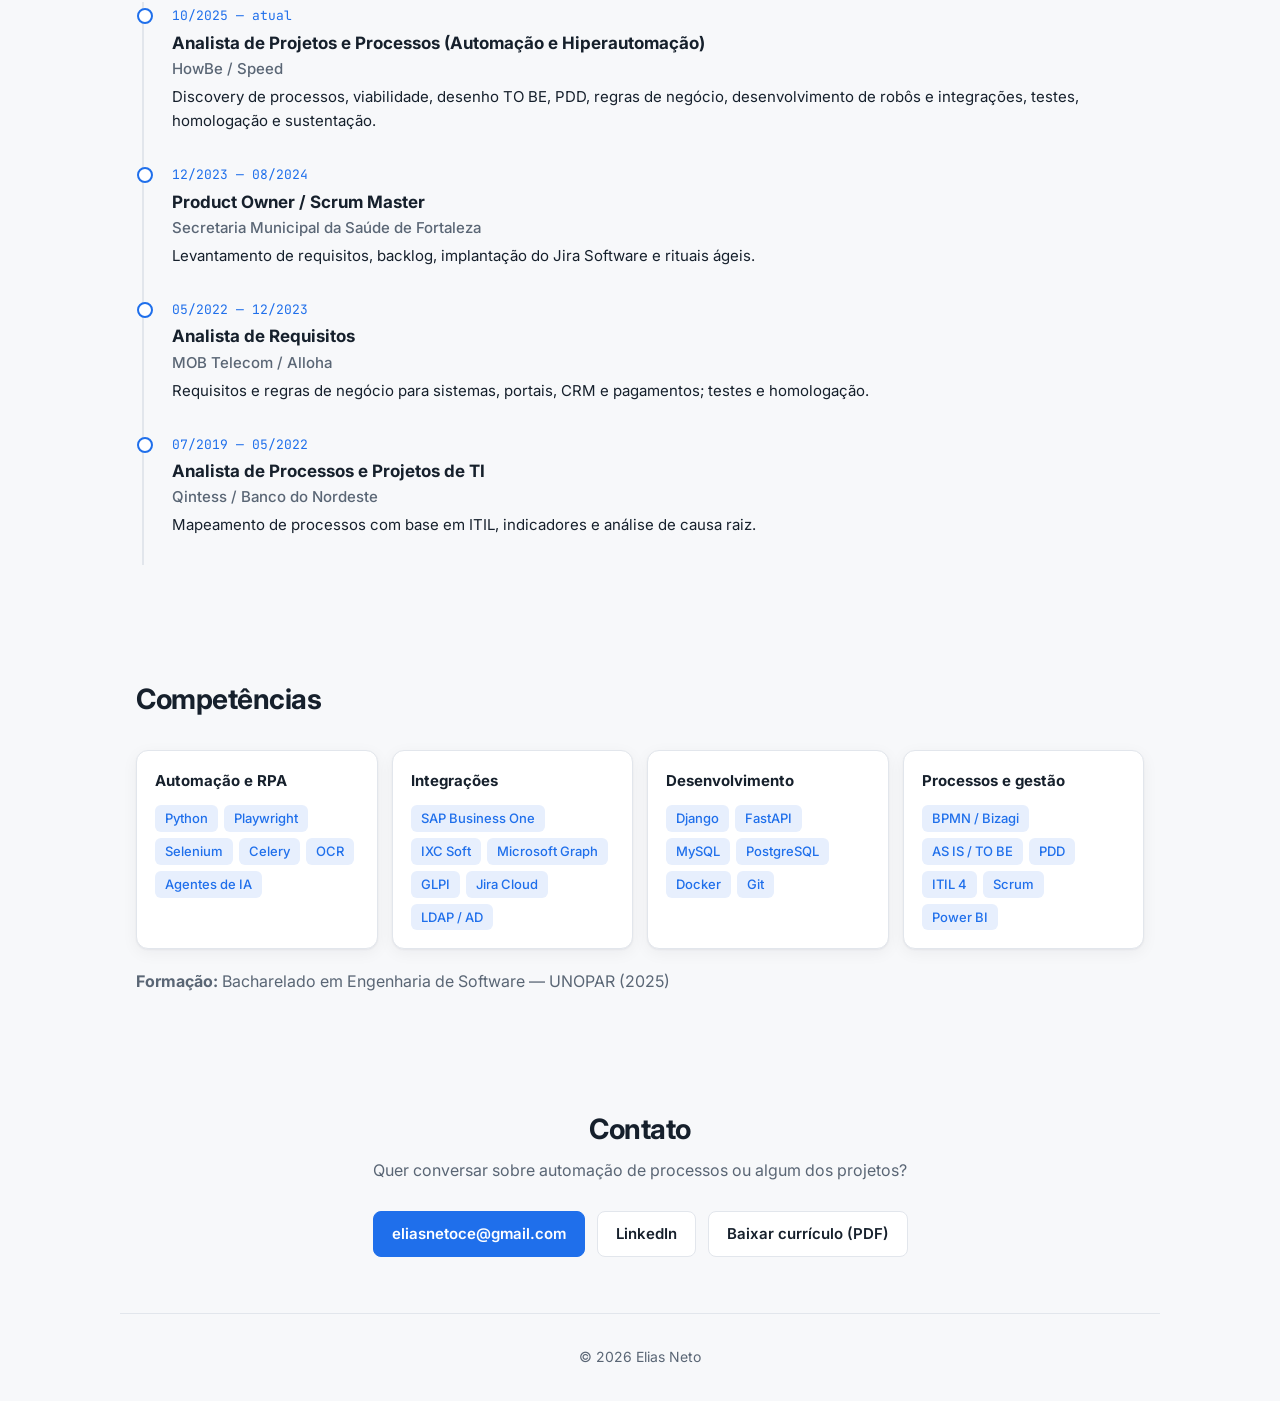
==== commit 06bd2bcb: "feat: Product Owner e Scrum Master no subtítulo do topo Co-Authored-By: Claude Opus 5.5 <noreply@ant" ====
--- a/index.html
+++ b/index.html
@@ -34,7 +34,7 @@
   <section class="hero wrap">
     <p class="eyebrow">Fortaleza · CE</p>
     <h1>Elias Ferreira de Castro Neto</h1>
-    <p class="role">Analista de Processos e Automação · RPA · Integrações · IA aplicada</p>
+    <p class="role">Product Owner · Scrum Master · Analista de Processos e Automação · RPA · Integrações · IA aplicada</p>
     <p class="lead">
       Transformo processos manuais em sistemas que rodam sozinhos: do mapeamento
       AS IS / TO BE e das regras de negócio até o robô, a integração por API,
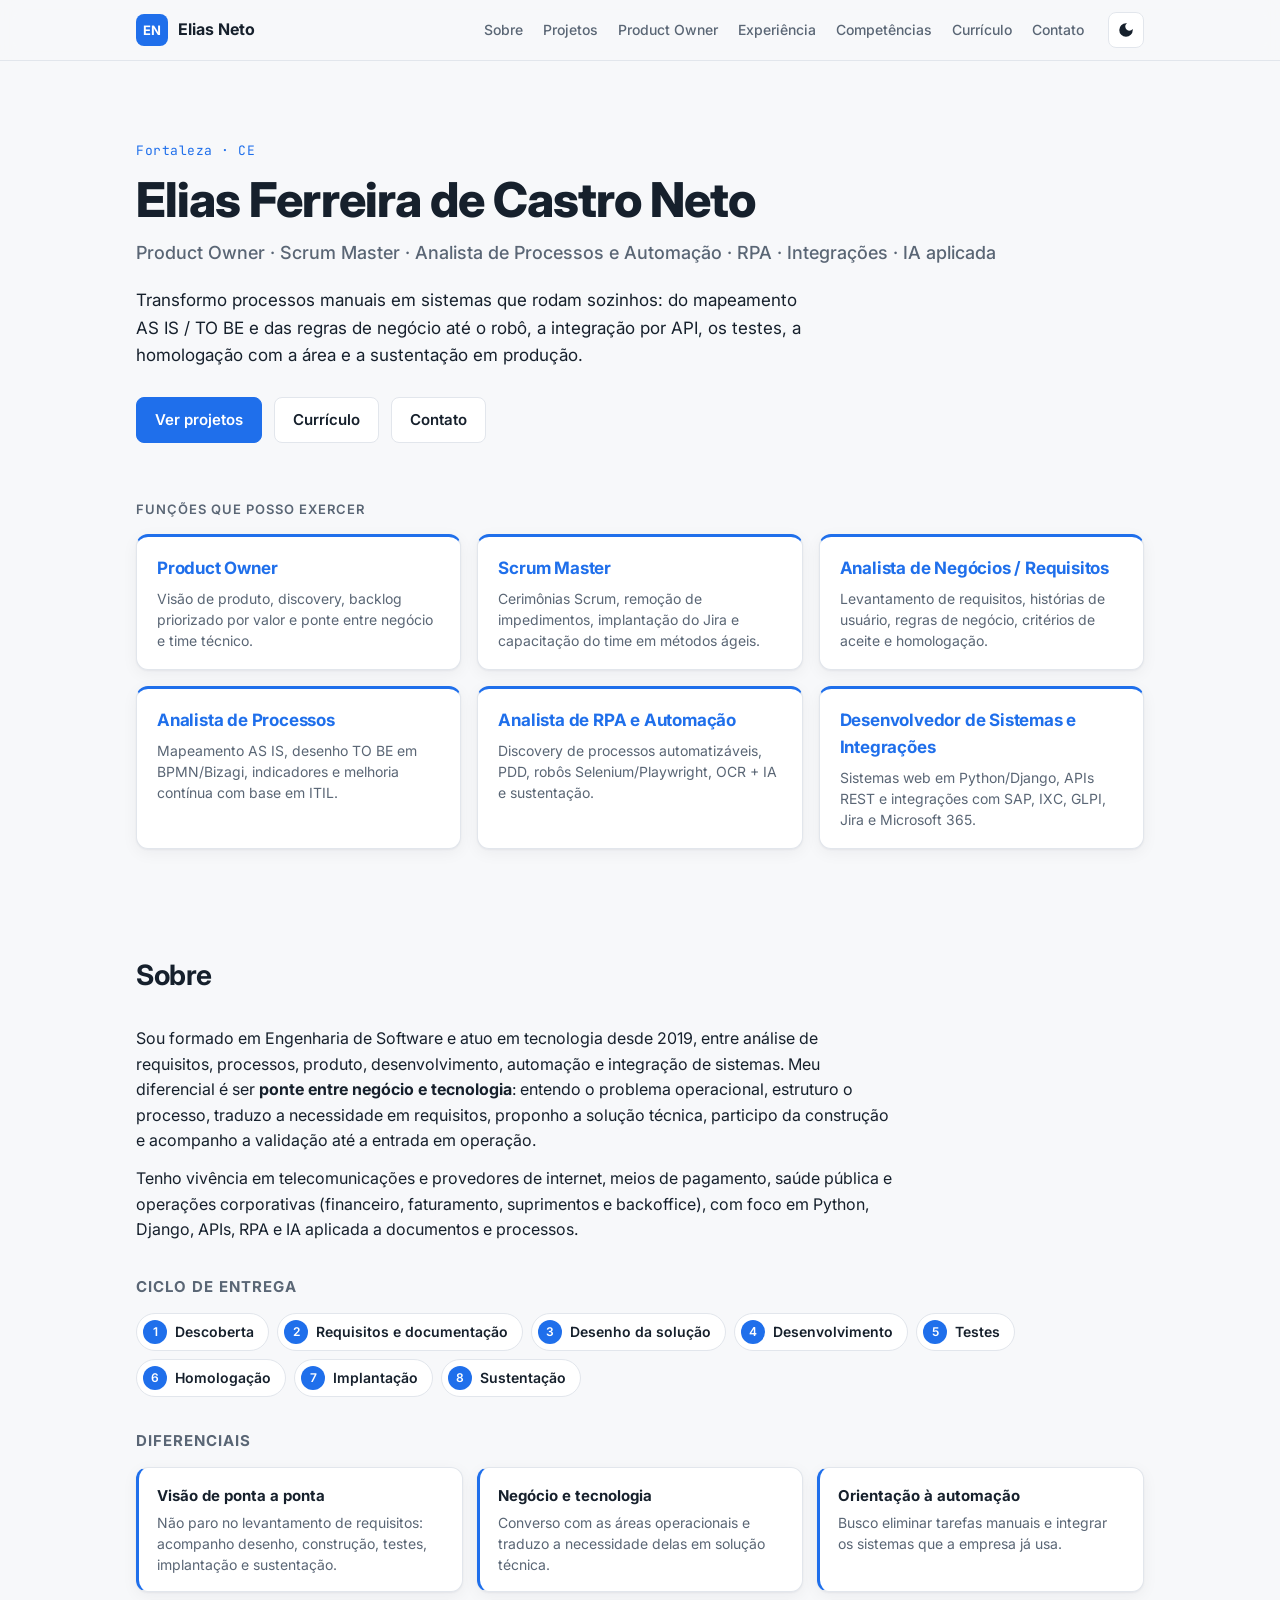
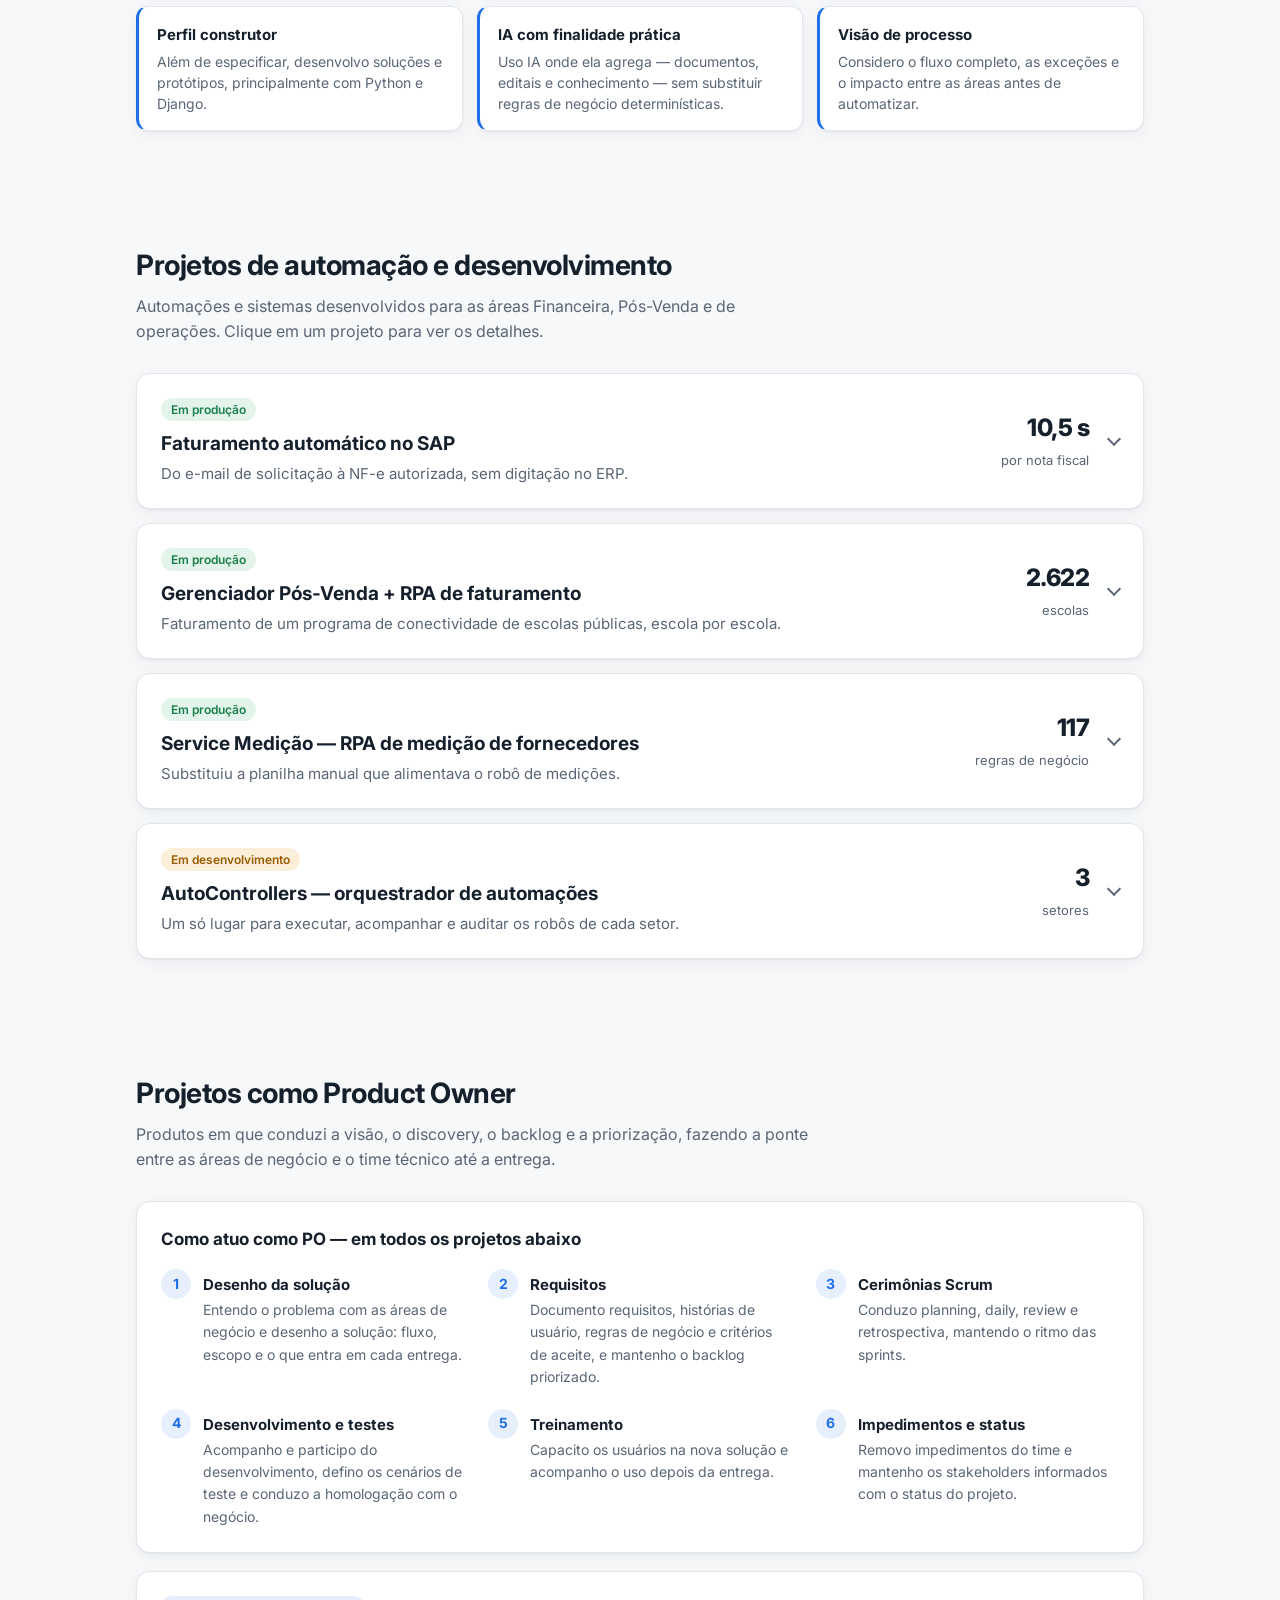
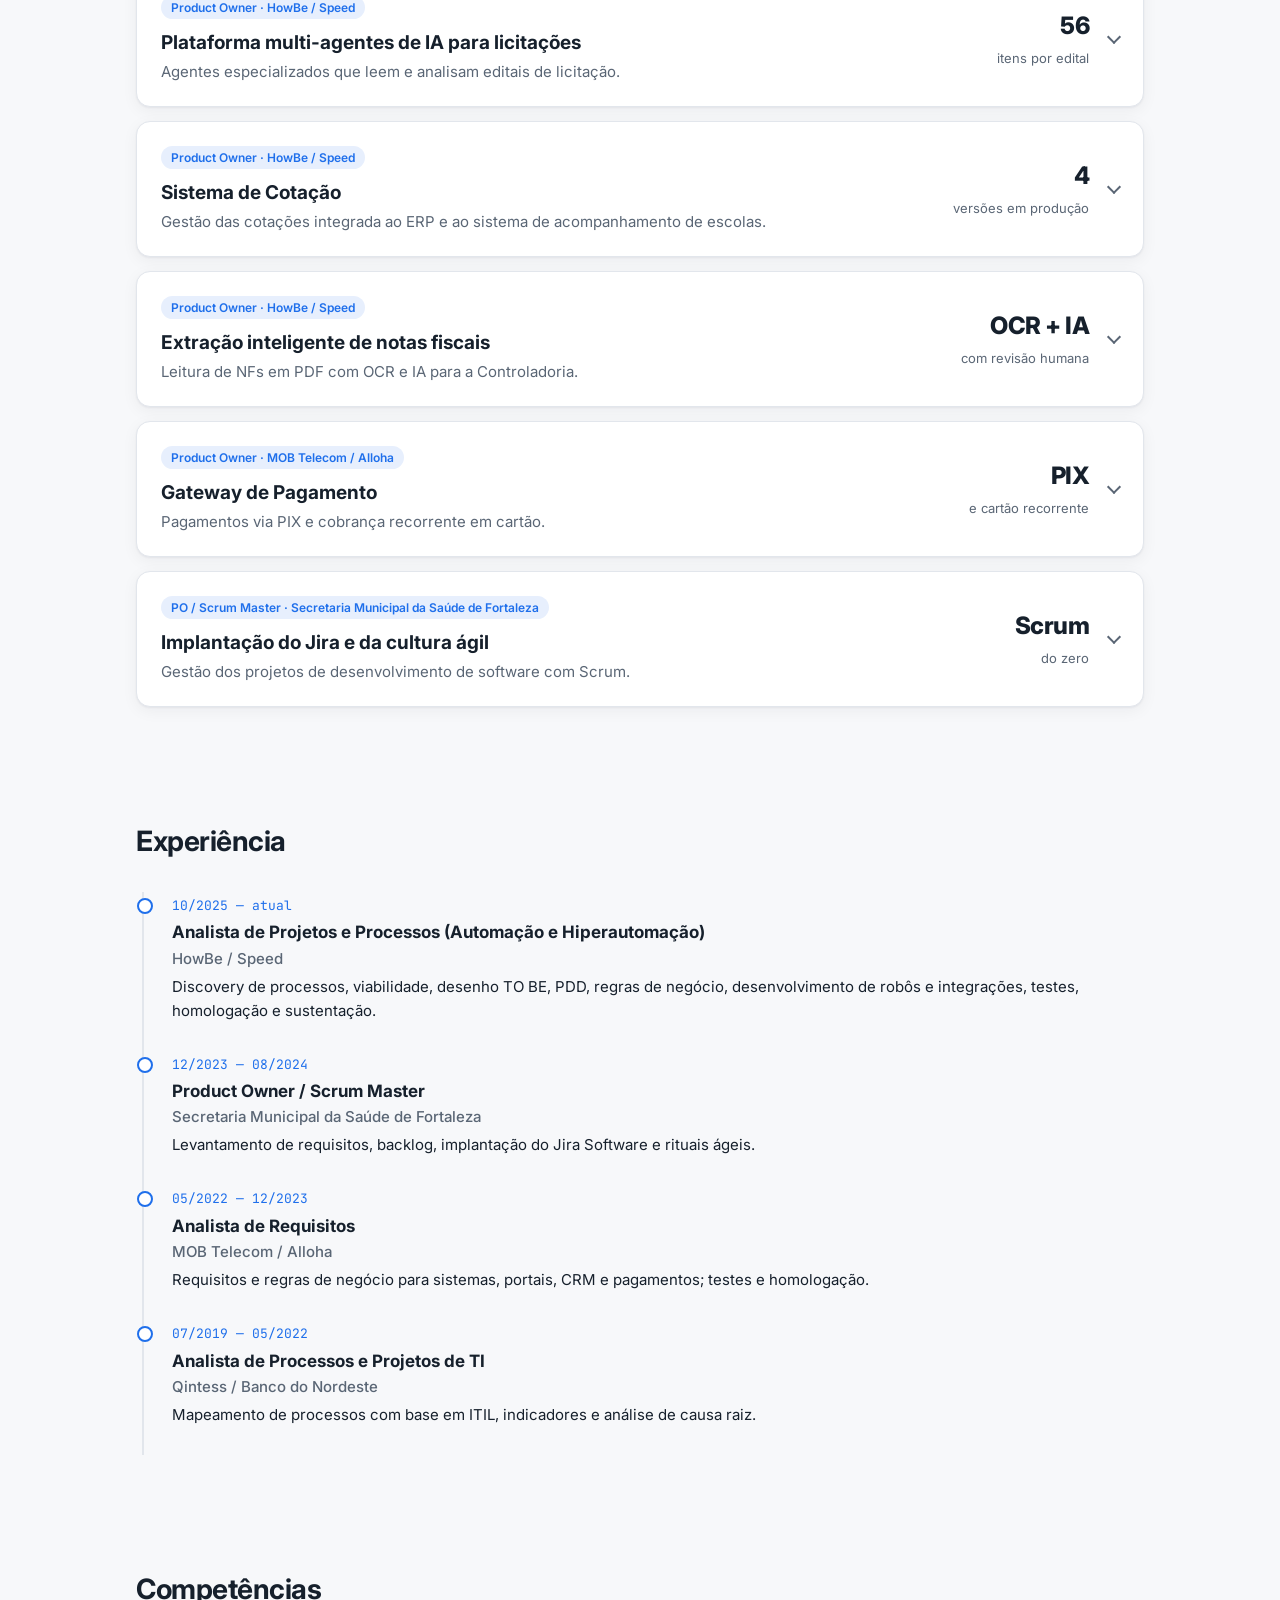
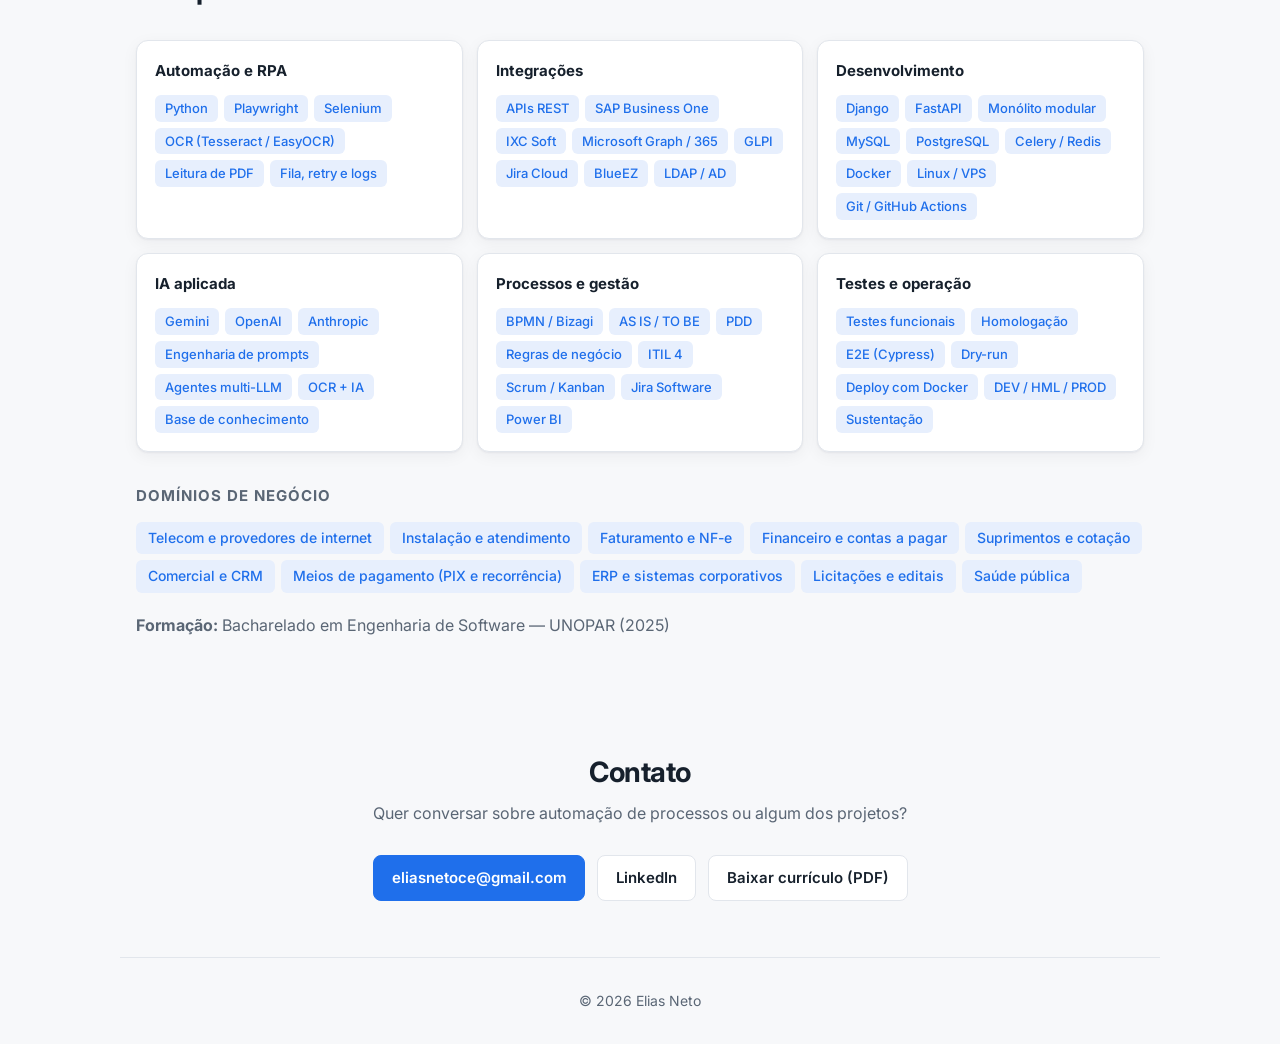
==== commit 068032a3: "feat: seção Sobre, competências ampliadas e domínios de negócio A partir do dossiê profissional, só " ====
--- a/index.html
+++ b/index.html
@@ -8,7 +8,7 @@
 <link rel="preconnect" href="https://fonts.googleapis.com">
 <link rel="preconnect" href="https://fonts.gstatic.com" crossorigin>
 <link href="https://fonts.googleapis.com/css2?family=Inter:wght@400;500;600;700;800&family=JetBrains+Mono:wght@500&display=swap" rel="stylesheet">
-<link rel="stylesheet" href="styles.css">
+<link rel="stylesheet" href="styles.css?v=202611171655">
 </head>
 <body>
 
@@ -16,6 +16,7 @@
   <div class="wrap topbar-inner">
     <a href="#inicio" class="brand"><span class="brand-mark">EN</span> Elias Neto</a>
     <nav class="nav">
+      <a href="#sobre">Sobre</a>
       <a href="#projetos">Projetos</a>
       <a href="#produto">Product Owner</a>
       <a href="#experiencia">Experiência</a>
@@ -71,6 +72,66 @@
       <li>
         <h3>Desenvolvedor de Sistemas e Integrações</h3>
         <p>Sistemas web em Python/Django, APIs REST e integrações com SAP, IXC, GLPI, Jira e Microsoft 365.</p>
+      </li>
+    </ul>
+  </section>
+
+  <section id="sobre" class="section wrap">
+    <div class="section-head">
+      <h2>Sobre</h2>
+    </div>
+    <div class="about">
+      <p>
+        Sou formado em Engenharia de Software e atuo em tecnologia desde 2019, entre análise de requisitos,
+        processos, produto, desenvolvimento, automação e integração de sistemas. Meu diferencial é ser
+        <b>ponte entre negócio e tecnologia</b>: entendo o problema operacional, estruturo o processo, traduzo a
+        necessidade em requisitos, proponho a solução técnica, participo da construção e acompanho a validação
+        até a entrada em operação.
+      </p>
+      <p>
+        Tenho vivência em telecomunicações e provedores de internet, meios de pagamento, saúde pública e
+        operações corporativas (financeiro, faturamento, suprimentos e backoffice), com foco em Python, Django,
+        APIs, RPA e IA aplicada a documentos e processos.
+      </p>
+    </div>
+
+    <h3 class="sub-head">Ciclo de entrega</h3>
+    <ol class="flow">
+      <li>Descoberta</li>
+      <li>Requisitos e documentação</li>
+      <li>Desenho da solução</li>
+      <li>Desenvolvimento</li>
+      <li>Testes</li>
+      <li>Homologação</li>
+      <li>Implantação</li>
+      <li>Sustentação</li>
+    </ol>
+
+    <h3 class="sub-head">Diferenciais</h3>
+    <ul class="diffs">
+      <li>
+        <h4>Visão de ponta a ponta</h4>
+        <p>Não paro no levantamento de requisitos: acompanho desenho, construção, testes, implantação e sustentação.</p>
+      </li>
+      <li>
+        <h4>Negócio e tecnologia</h4>
+        <p>Converso com as áreas operacionais e traduzo a necessidade delas em solução técnica.</p>
+      </li>
+      <li>
+        <h4>Orientação à automação</h4>
+        <p>Busco eliminar tarefas manuais e integrar os sistemas que a empresa já usa.</p>
+      </li>
+      <li>
+        <h4>Perfil construtor</h4>
+        <p>Além de especificar, desenvolvo soluções e protótipos, principalmente com Python e Django.</p>
+      </li>
+      <li>
+        <h4>IA com finalidade prática</h4>
+        <p>Uso IA onde ela agrega — documentos, editais e conhecimento — sem substituir regras de negócio determinísticas.</p>
+      </li>
+      <li>
+        <h4>Visão de processo</h4>
+        <p>Considero o fluxo completo, as exceções e o impacto entre as áreas antes de automatizar.</p>
       </li>
     </ul>
   </section>
@@ -502,24 +563,40 @@
 
   <section id="competencias" class="section wrap">
     <div class="section-head"><h2>Competências</h2></div>
-    <div class="skills">
+    <div class="skills skills-6">
       <div class="skill-card">
         <h3>Automação e RPA</h3>
-        <ul class="stack"><li>Python</li><li>Playwright</li><li>Selenium</li><li>Celery</li><li>OCR</li><li>Agentes de IA</li></ul>
+        <ul class="stack"><li>Python</li><li>Playwright</li><li>Selenium</li><li>OCR (Tesseract / EasyOCR)</li><li>Leitura de PDF</li><li>Fila, retry e logs</li></ul>
       </div>
       <div class="skill-card">
         <h3>Integrações</h3>
-        <ul class="stack"><li>SAP Business One</li><li>IXC Soft</li><li>Microsoft Graph</li><li>GLPI</li><li>Jira Cloud</li><li>LDAP / AD</li></ul>
+        <ul class="stack"><li>APIs REST</li><li>SAP Business One</li><li>IXC Soft</li><li>Microsoft Graph / 365</li><li>GLPI</li><li>Jira Cloud</li><li>BlueEZ</li><li>LDAP / AD</li></ul>
       </div>
       <div class="skill-card">
         <h3>Desenvolvimento</h3>
-        <ul class="stack"><li>Django</li><li>FastAPI</li><li>MySQL</li><li>PostgreSQL</li><li>Docker</li><li>Git</li></ul>
+        <ul class="stack"><li>Django</li><li>FastAPI</li><li>Monólito modular</li><li>MySQL</li><li>PostgreSQL</li><li>Celery / Redis</li><li>Docker</li><li>Linux / VPS</li><li>Git / GitHub Actions</li></ul>
+      </div>
+      <div class="skill-card">
+        <h3>IA aplicada</h3>
+        <ul class="stack"><li>Gemini</li><li>OpenAI</li><li>Anthropic</li><li>Engenharia de prompts</li><li>Agentes multi-LLM</li><li>OCR + IA</li><li>Base de conhecimento</li></ul>
       </div>
       <div class="skill-card">
         <h3>Processos e gestão</h3>
-        <ul class="stack"><li>BPMN / Bizagi</li><li>AS IS / TO BE</li><li>PDD</li><li>ITIL 4</li><li>Scrum</li><li>Power BI</li></ul>
+        <ul class="stack"><li>BPMN / Bizagi</li><li>AS IS / TO BE</li><li>PDD</li><li>Regras de negócio</li><li>ITIL 4</li><li>Scrum / Kanban</li><li>Jira Software</li><li>Power BI</li></ul>
       </div>
-    </div>
+      <div class="skill-card">
+        <h3>Testes e operação</h3>
+        <ul class="stack"><li>Testes funcionais</li><li>Homologação</li><li>E2E (Cypress)</li><li>Dry-run</li><li>Deploy com Docker</li><li>DEV / HML / PROD</li><li>Sustentação</li></ul>
+      </div>
+    </div>
+
+    <h3 class="sub-head">Domínios de negócio</h3>
+    <ul class="stack domains">
+      <li>Telecom e provedores de internet</li><li>Instalação e atendimento</li><li>Faturamento e NF-e</li>
+      <li>Financeiro e contas a pagar</li><li>Suprimentos e cotação</li><li>Comercial e CRM</li>
+      <li>Meios de pagamento (PIX e recorrência)</li><li>ERP e sistemas corporativos</li>
+      <li>Licitações e editais</li><li>Saúde pública</li>
+    </ul>
     <p class="edu"><b>Formação:</b> Bacharelado em Engenharia de Software — UNOPAR (2025)</p>
   </section>
 
@@ -539,6 +616,6 @@
   <p>© <span id="ano"></span> Elias Neto</p>
 </footer>
 
-<script src="script.js"></script>
+<script src="script.js?v=202611171655"></script>
 </body>
 </html>
--- a/styles.css
+++ b/styles.css
@@ -233,3 +233,31 @@
   .chev { margin-left: auto; }
   .project-body { padding: 0 16px 20px; }
 }
+
+/* Sobre */
+.about { max-width: 760px; display: grid; gap: 12px; font-size: 16px; }
+.sub-head { font-size: 15px; text-transform: uppercase; letter-spacing: 1px; color: var(--muted); margin: 32px 0 14px; }
+.flow { list-style: none; display: flex; flex-wrap: wrap; gap: 8px; counter-reset: passo; }
+.flow li {
+  counter-increment: passo; display: flex; align-items: center; gap: 8px;
+  background: var(--surface); border: 1px solid var(--line); border-radius: 999px;
+  padding: 6px 14px 6px 6px; font-size: 14px; font-weight: 600;
+}
+.flow li::before {
+  content: counter(passo); display: grid; place-items: center; width: 24px; height: 24px;
+  border-radius: 50%; background: var(--accent); color: #fff; font-size: 12px;
+}
+.diffs { list-style: none; display: grid; grid-template-columns: repeat(3, 1fr); gap: 14px; }
+.diffs li {
+  background: var(--surface); border: 1px solid var(--line); border-radius: 12px;
+  padding: 16px 18px; box-shadow: var(--shadow); border-left: 3px solid var(--accent);
+}
+.diffs h4 { font-size: 15px; }
+.diffs p { font-size: 14px; color: var(--muted); margin-top: 4px; line-height: 1.5; }
+
+/* Competências com 6 cards e domínios */
+.skills-6 { grid-template-columns: repeat(3, 1fr); }
+.domains li { font-size: 14px; padding: 5px 12px; }
+
+@media (max-width: 860px) { .diffs, .skills-6 { grid-template-columns: repeat(2, 1fr); } }
+@media (max-width: 600px) { .diffs, .skills-6 { grid-template-columns: 1fr; } }
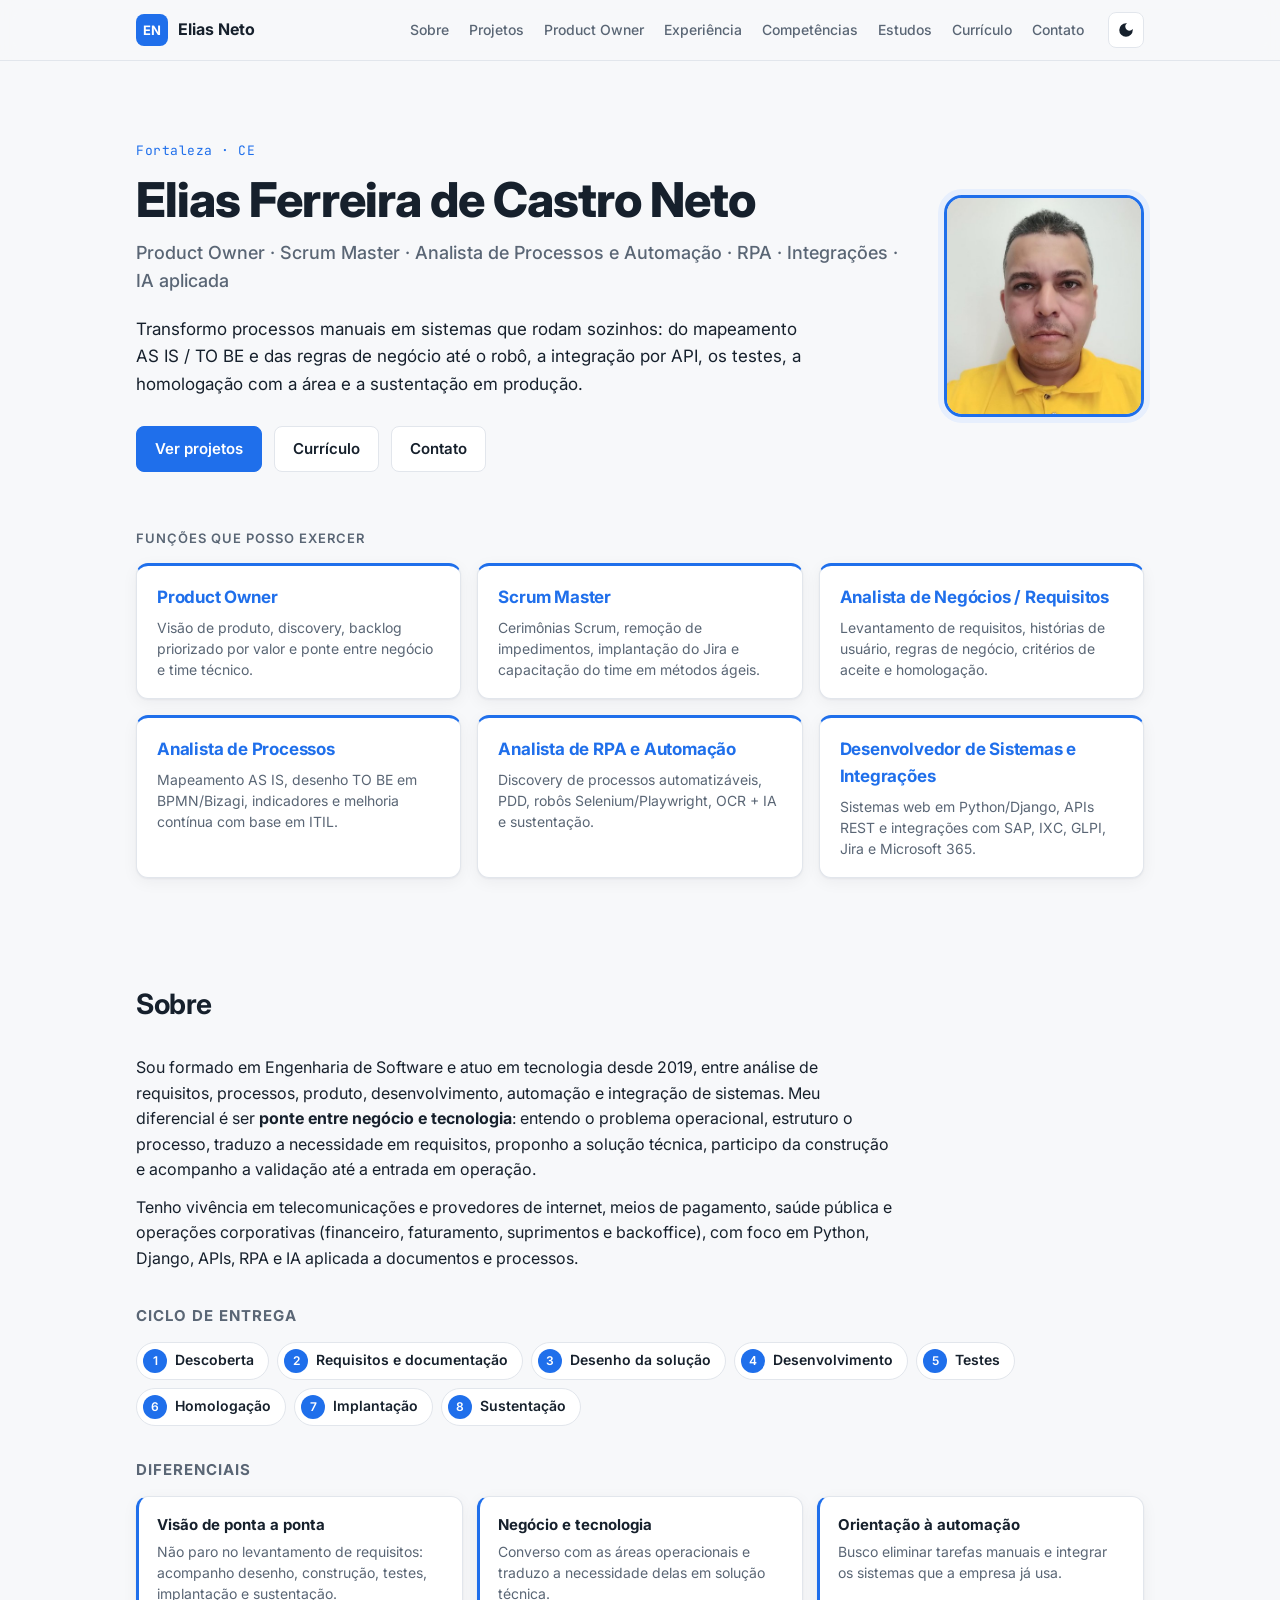
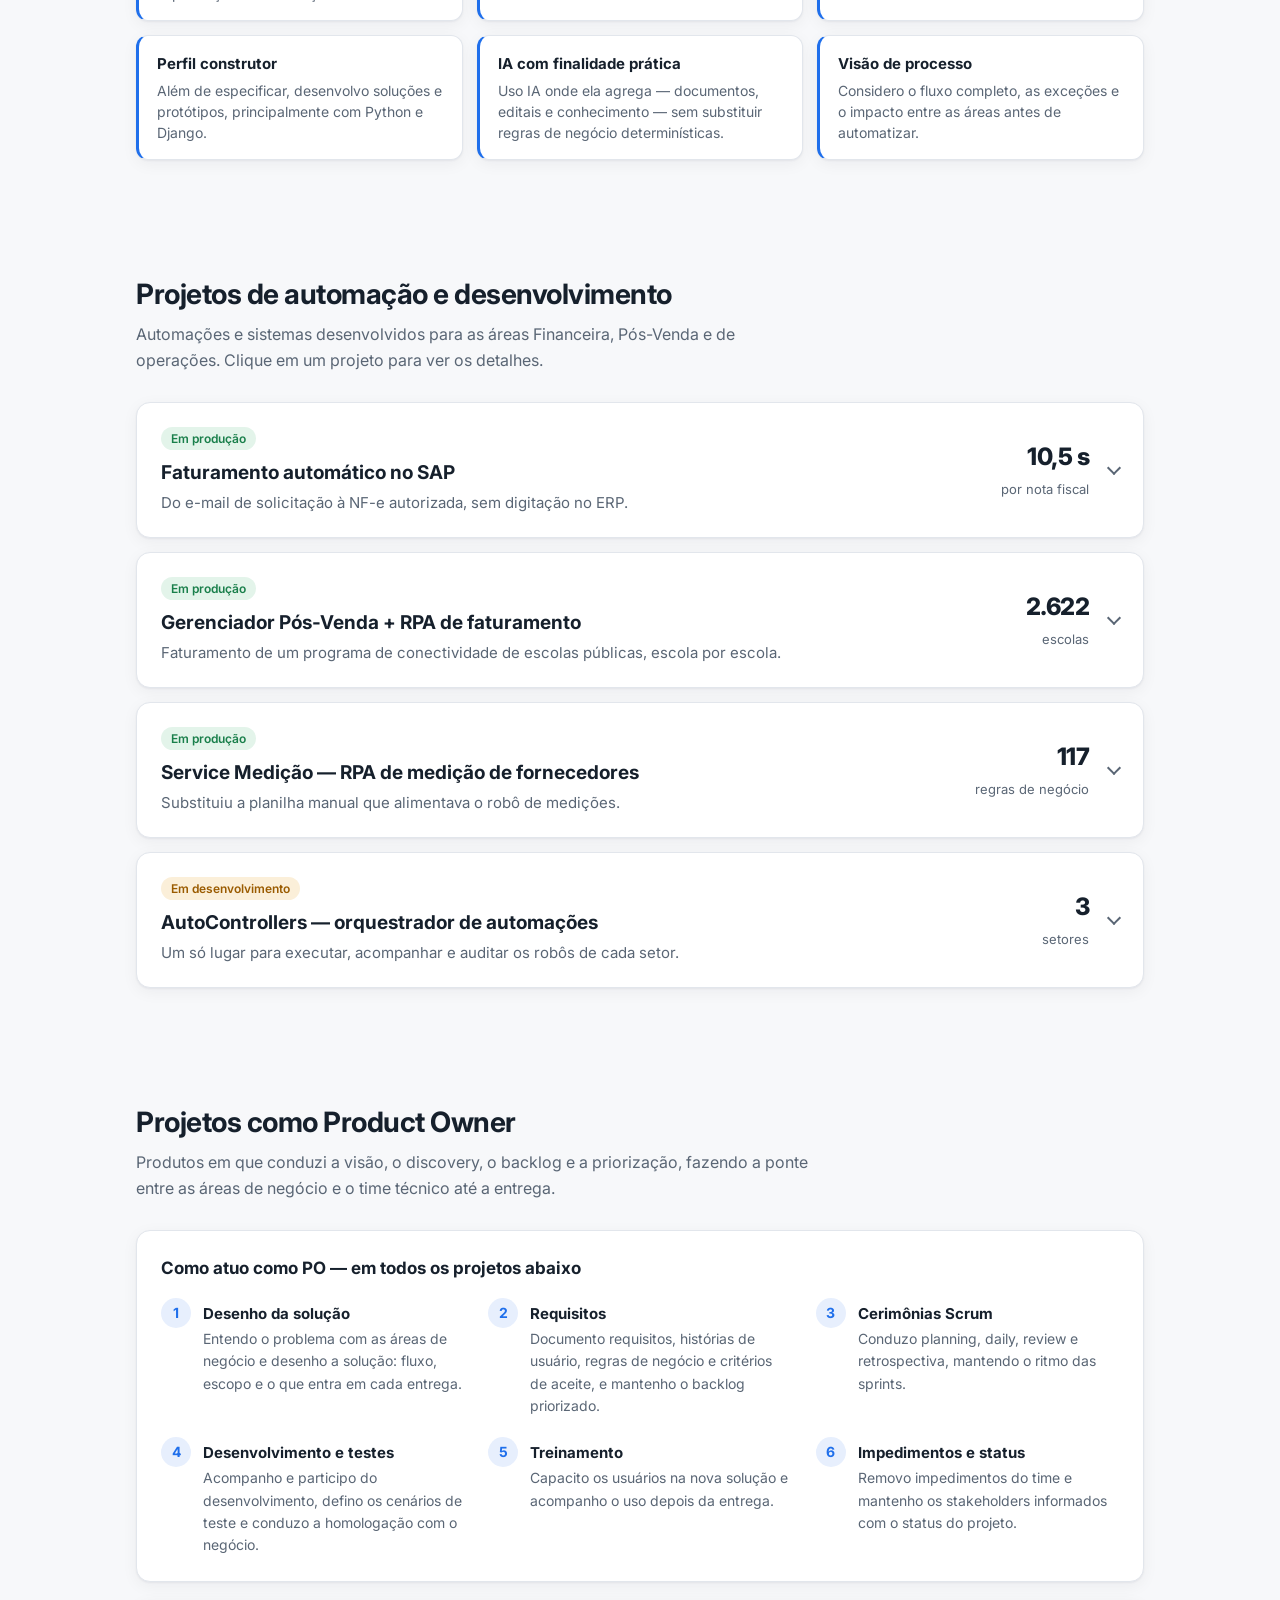
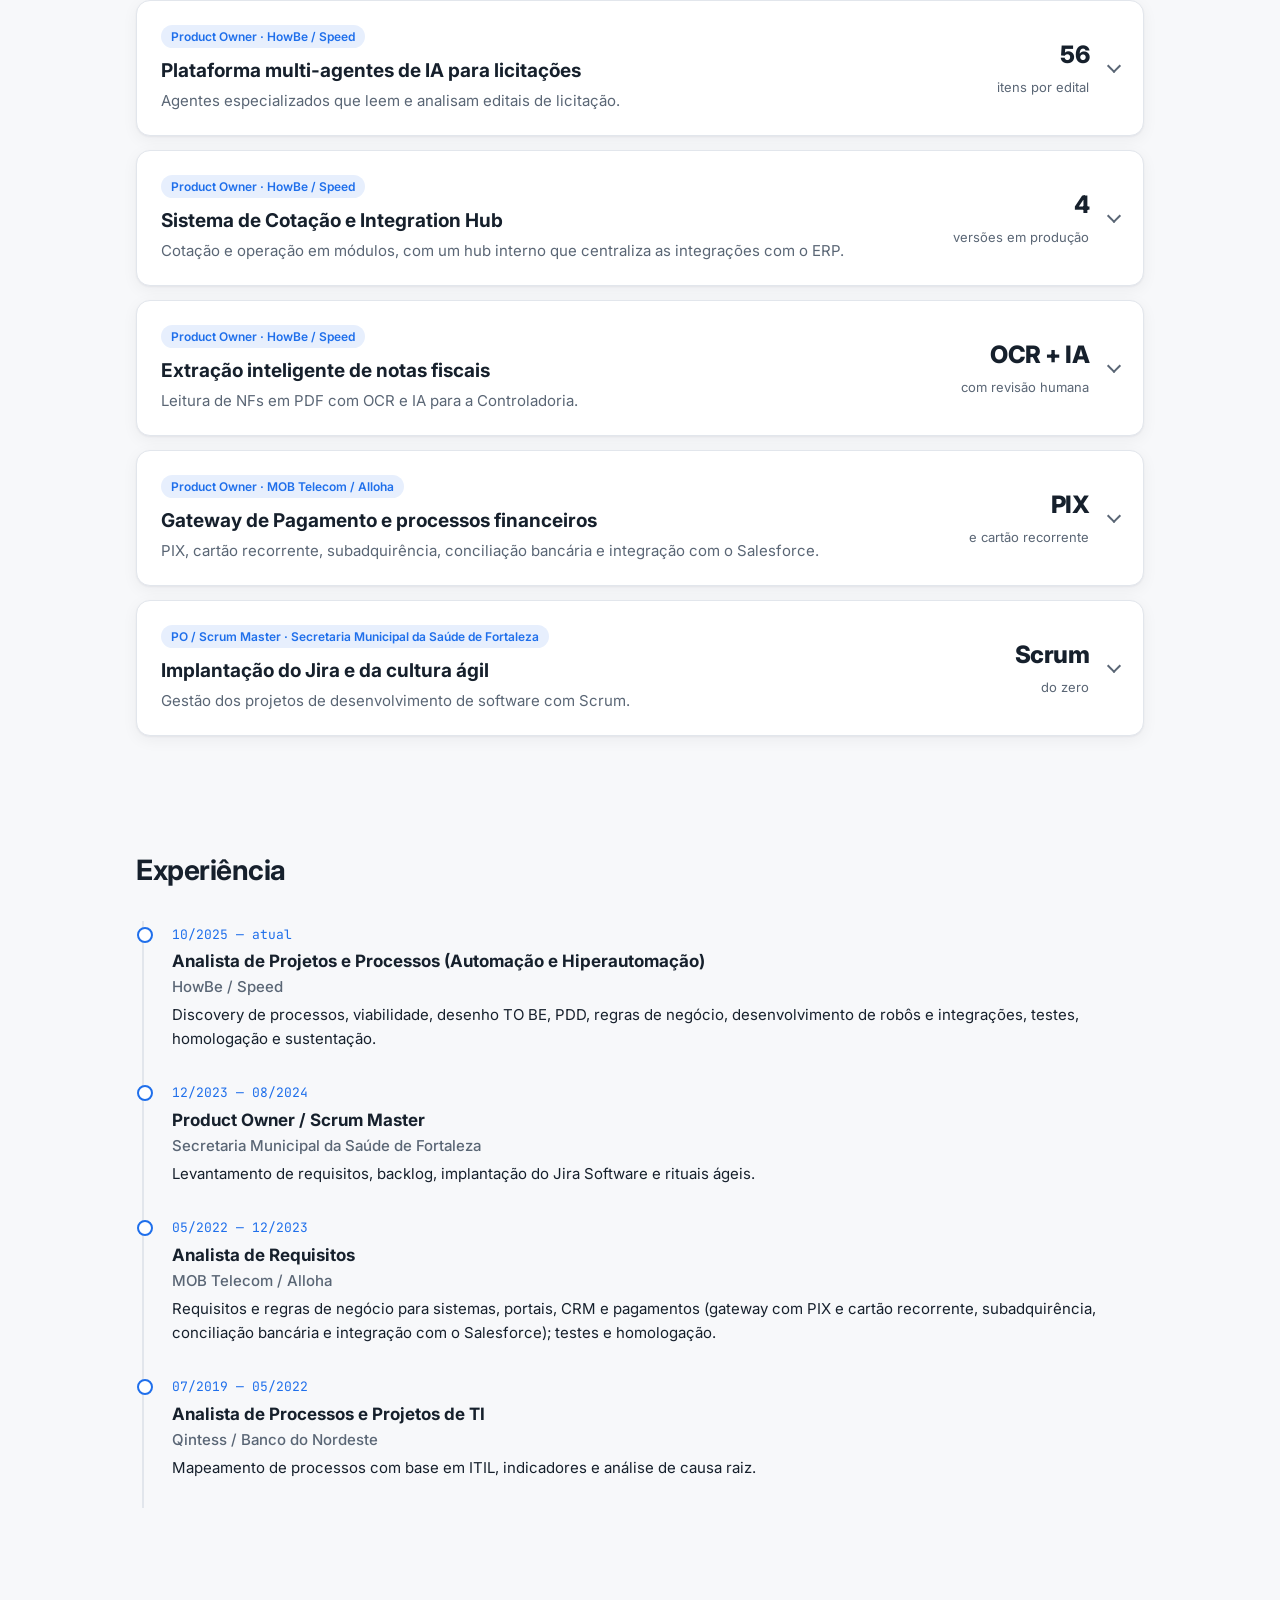
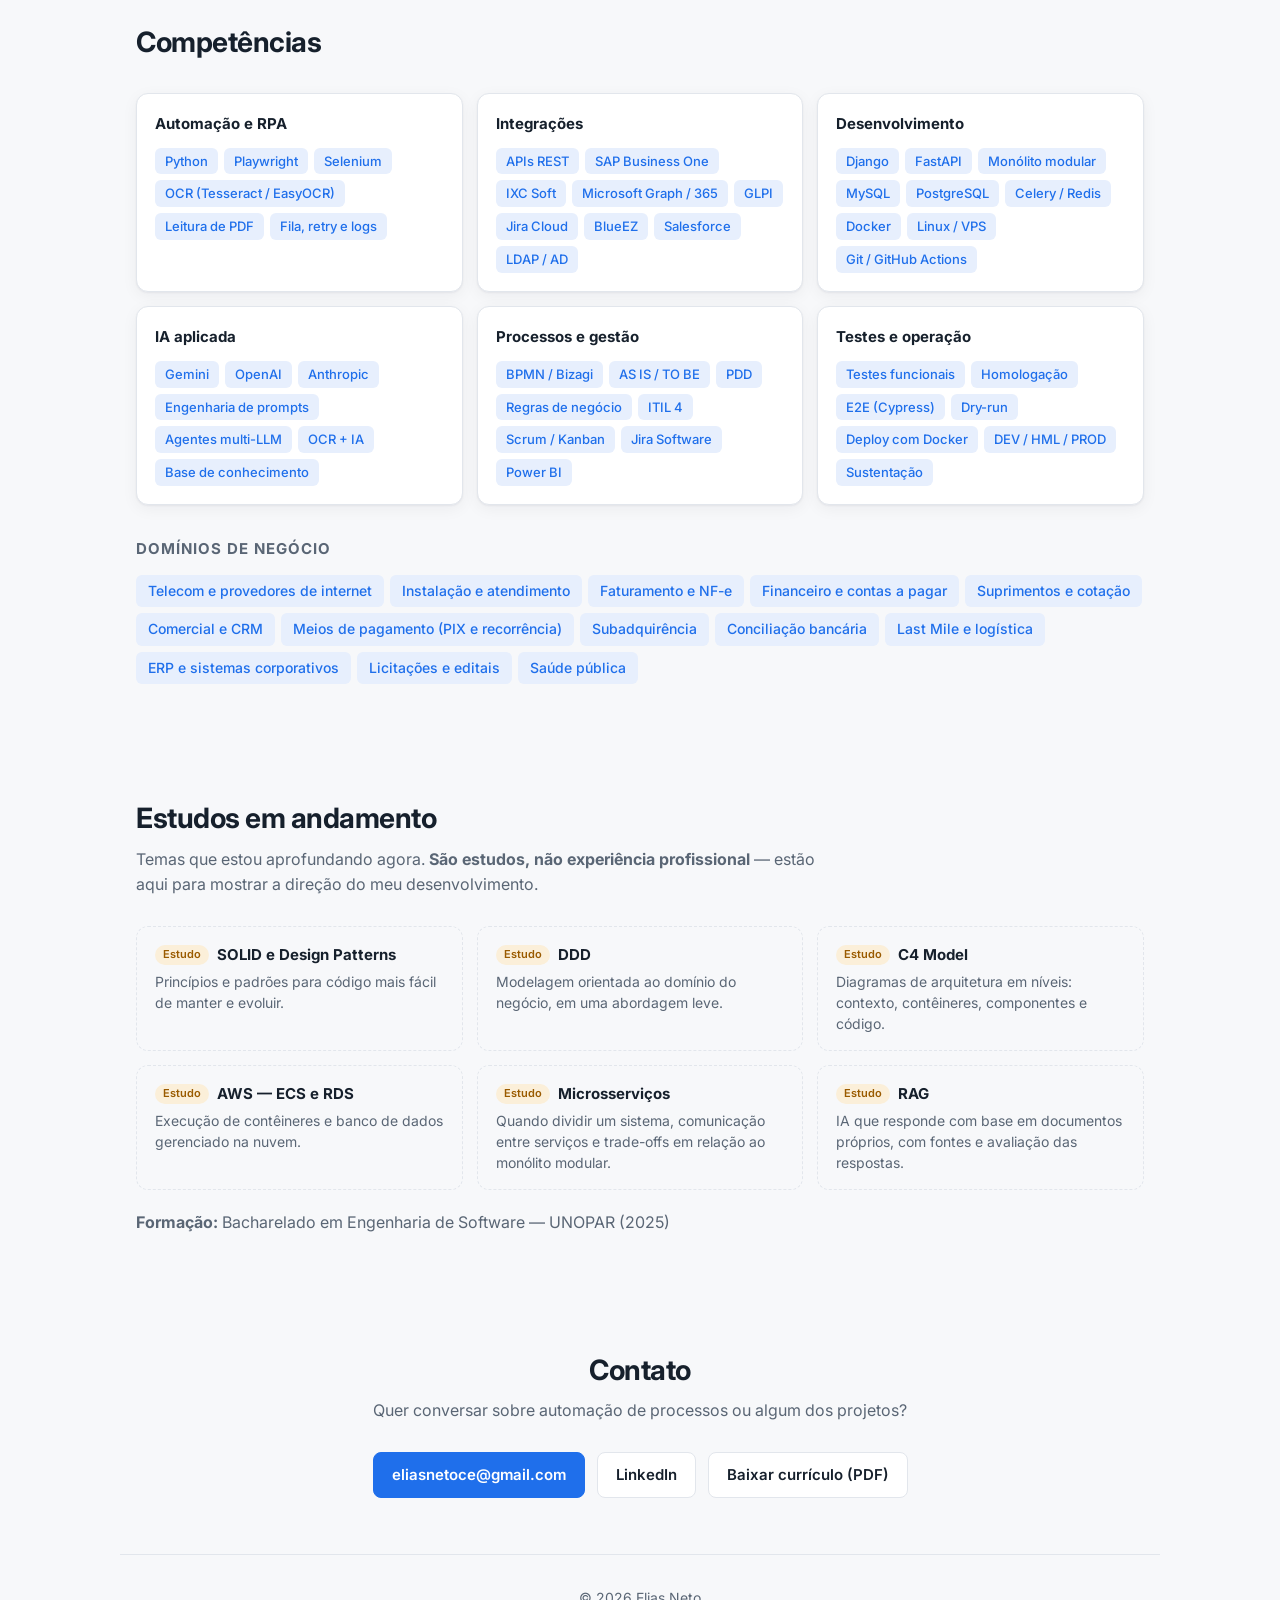
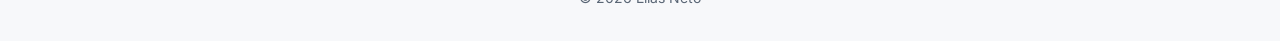
==== commit 4d2545f9: "feat: foto, Integration Hub, frentes financeiras da MOB e estudos - Foto no topo e no currículo (pág" ====
--- a/index.html
+++ b/index.html
@@ -8,7 +8,7 @@
 <link rel="preconnect" href="https://fonts.googleapis.com">
 <link rel="preconnect" href="https://fonts.gstatic.com" crossorigin>
 <link href="https://fonts.googleapis.com/css2?family=Inter:wght@400;500;600;700;800&family=JetBrains+Mono:wght@500&display=swap" rel="stylesheet">
-<link rel="stylesheet" href="styles.css?v=202611171655">
+<link rel="stylesheet" href="styles.css?v=202611171705">
 </head>
 <body>
 
@@ -21,6 +21,7 @@
       <a href="#produto">Product Owner</a>
       <a href="#experiencia">Experiência</a>
       <a href="#competencias">Competências</a>
+      <a href="#estudos">Estudos</a>
       <a href="curriculo.html">Currículo</a>
       <a href="#contato">Contato</a>
     </nav>
@@ -33,6 +34,8 @@
 <main id="inicio">
 
   <section class="hero wrap">
+    <div class="hero-grid">
+    <div>
     <p class="eyebrow">Fortaleza · CE</p>
     <h1>Elias Ferreira de Castro Neto</h1>
     <p class="role">Product Owner · Scrum Master · Analista de Processos e Automação · RPA · Integrações · IA aplicada</p>
@@ -45,6 +48,10 @@
       <a class="btn btn-primary" href="#projetos">Ver projetos</a>
       <a class="btn" href="curriculo.html">Currículo</a>
       <a class="btn" href="#contato">Contato</a>
+    </div>
+
+    </div>
+    <img class="hero-photo" src="foto.jpg" alt="Foto de Elias Ferreira de Castro Neto" width="214" height="238">
     </div>
 
     <p class="roles-label">Funções que posso exercer</p>
@@ -388,8 +395,8 @@
         <button class="project-head" aria-expanded="false">
           <div class="project-title">
             <span class="tag tag-po">Product Owner · HowBe / Speed</span>
-            <h3>Sistema de Cotação</h3>
-            <p>Gestão das cotações integrada ao ERP e ao sistema de acompanhamento de escolas.</p>
+            <h3>Sistema de Cotação e Integration Hub</h3>
+            <p>Cotação e operação em módulos, com um hub interno que centraliza as integrações com o ERP.</p>
           </div>
           <div class="project-metric"><strong>4</strong><span>versões em produção</span></div>
           <span class="chev" aria-hidden="true"></span>
@@ -398,11 +405,14 @@
           <div class="cols">
             <div>
               <h4>Contexto</h4>
-              <p>O status das cotações enviadas a Suprimentos era acompanhado à mão, em sistemas diferentes, sem uma visão única.</p>
+              <p>Cotação e operação passavam por várias áreas e sistemas, e o status era acompanhado à mão, sem uma visão única. Cada integração com o ERP IXC era feita de um jeito, sem tratamento padronizado de falhas.</p>
               <h4>Meu papel</h4>
               <ul>
-                <li>Conduzi o produto do levantamento de requisitos à implantação.</li>
-                <li>Priorizei as funcionalidades a cada versão.</li>
+                <li>Conduzi o produto do levantamento de requisitos à implantação, priorizando as funcionalidades a cada versão.</li>
+                <li>Desenhei a solução em módulos — Parceiros, Last Mile, Comercial, Financeiro, Implantação e CRM — em um sistema Django organizado por camadas.</li>
+                <li>Defini o <b>Integration Hub</b> interno: integrações IXC centralizadas, fluxos síncronos e assíncronos separados, fila com reprocessamento e política de retry.</li>
+                <li>Defini o retorno imediato para ações operacionais (como fechar uma O.S.), com acompanhamento do status da integração.</li>
+                <li>Especifiquei as permissões por módulo e por ação.</li>
                 <li>Acompanhei os testes, a homologação, o suporte e a documentação.</li>
               </ul>
             </div>
@@ -410,11 +420,12 @@
               <h4>Resultados</h4>
               <ul class="results">
                 <li><b>4 versões</b> entregues em produção</li>
-                <li>Atualização automática do status das cotações a partir do ERP IXC</li>
+                <li>Integrações com o IXC centralizadas no hub, com reprocessamento de falhas</li>
+                <li>Atualização automática do status das cotações a partir do IXC</li>
                 <li>Logs de integração para rastrear cada atualização</li>
               </ul>
               <h4>Práticas</h4>
-              <ul class="stack"><li>Requisitos</li><li>Priorização</li><li>Homologação</li><li>Integração IXC</li></ul>
+              <ul class="stack"><li>Requisitos</li><li>Priorização</li><li>Arquitetura modular</li><li>Filas e retry</li><li>Integração IXC</li><li>Homologação</li></ul>
             </div>
           </div>
         </div>
@@ -460,8 +471,8 @@
         <button class="project-head" aria-expanded="false">
           <div class="project-title">
             <span class="tag tag-po">Product Owner · MOB Telecom / Alloha</span>
-            <h3>Gateway de Pagamento</h3>
-            <p>Pagamentos via PIX e cobrança recorrente em cartão.</p>
+            <h3>Gateway de Pagamento e processos financeiros</h3>
+            <p>PIX, cartão recorrente, subadquirência, conciliação bancária e integração com o Salesforce.</p>
           </div>
           <div class="project-metric"><strong>PIX</strong><span>e cartão recorrente</span></div>
           <span class="chev" aria-hidden="true"></span>
@@ -470,7 +481,7 @@
           <div class="cols">
             <div>
               <h4>Contexto</h4>
-              <p>A operadora precisava oferecer novas formas de pagamento aos clientes, integrando parceiros de pagamento aos sistemas existentes.</p>
+              <p>A operadora precisava oferecer novas formas de pagamento aos clientes, integrar parceiros de pagamento aos sistemas existentes e dar mais controle aos processos financeiros.</p>
               <h4>Meu papel</h4>
               <ul>
                 <li>Atuei como Product Owner do projeto, alinhando negócio, parceiros e desenvolvimento.</li>
@@ -483,9 +494,12 @@
               <ul class="results">
                 <li>Pagamento via <b>PIX</b></li>
                 <li>Pagamento <b>recorrente em cartão</b></li>
+                <li><b>Subadquirência</b></li>
+                <li><b>Conciliação bancária</b></li>
+                <li>Integração das <b>bases de clientes em atraso</b> com o Salesforce</li>
               </ul>
               <h4>Práticas</h4>
-              <ul class="stack"><li>Scrum</li><li>Histórias de usuário</li><li>Jira</li><li>Homologação</li><li>Gestão de parceiros</li></ul>
+              <ul class="stack"><li>Scrum</li><li>Histórias de usuário</li><li>Jira</li><li>Homologação</li><li>Gestão de parceiros</li><li>Salesforce</li></ul>
             </div>
           </div>
         </div>
@@ -550,7 +564,7 @@
         <span class="when">05/2022 — 12/2023</span>
         <h3>Analista de Requisitos</h3>
         <p class="where">MOB Telecom / Alloha</p>
-        <p>Requisitos e regras de negócio para sistemas, portais, CRM e pagamentos; testes e homologação.</p>
+        <p>Requisitos e regras de negócio para sistemas, portais, CRM e pagamentos (gateway com PIX e cartão recorrente, subadquirência, conciliação bancária e integração com o Salesforce); testes e homologação.</p>
       </li>
       <li>
         <span class="when">07/2019 — 05/2022</span>
@@ -570,7 +584,7 @@
       </div>
       <div class="skill-card">
         <h3>Integrações</h3>
-        <ul class="stack"><li>APIs REST</li><li>SAP Business One</li><li>IXC Soft</li><li>Microsoft Graph / 365</li><li>GLPI</li><li>Jira Cloud</li><li>BlueEZ</li><li>LDAP / AD</li></ul>
+        <ul class="stack"><li>APIs REST</li><li>SAP Business One</li><li>IXC Soft</li><li>Microsoft Graph / 365</li><li>GLPI</li><li>Jira Cloud</li><li>BlueEZ</li><li>Salesforce</li><li>LDAP / AD</li></ul>
       </div>
       <div class="skill-card">
         <h3>Desenvolvimento</h3>
@@ -594,8 +608,24 @@
     <ul class="stack domains">
       <li>Telecom e provedores de internet</li><li>Instalação e atendimento</li><li>Faturamento e NF-e</li>
       <li>Financeiro e contas a pagar</li><li>Suprimentos e cotação</li><li>Comercial e CRM</li>
-      <li>Meios de pagamento (PIX e recorrência)</li><li>ERP e sistemas corporativos</li>
+      <li>Meios de pagamento (PIX e recorrência)</li><li>Subadquirência</li><li>Conciliação bancária</li>
+      <li>Last Mile e logística</li><li>ERP e sistemas corporativos</li>
       <li>Licitações e editais</li><li>Saúde pública</li>
+    </ul>
+  </section>
+
+  <section id="estudos" class="section wrap">
+    <div class="section-head">
+      <h2>Estudos em andamento</h2>
+      <p>Temas que estou aprofundando agora. <b>São estudos, não experiência profissional</b> — estão aqui para mostrar a direção do meu desenvolvimento.</p>
+    </div>
+    <ul class="studies">
+      <li><h3>SOLID e Design Patterns</h3><p>Princípios e padrões para código mais fácil de manter e evoluir.</p></li>
+      <li><h3>DDD</h3><p>Modelagem orientada ao domínio do negócio, em uma abordagem leve.</p></li>
+      <li><h3>C4 Model</h3><p>Diagramas de arquitetura em níveis: contexto, contêineres, componentes e código.</p></li>
+      <li><h3>AWS — ECS e RDS</h3><p>Execução de contêineres e banco de dados gerenciado na nuvem.</p></li>
+      <li><h3>Microsserviços</h3><p>Quando dividir um sistema, comunicação entre serviços e trade-offs em relação ao monólito modular.</p></li>
+      <li><h3>RAG</h3><p>IA que responde com base em documentos próprios, com fontes e avaliação das respostas.</p></li>
     </ul>
     <p class="edu"><b>Formação:</b> Bacharelado em Engenharia de Software — UNOPAR (2025)</p>
   </section>
@@ -616,6 +646,6 @@
   <p>© <span id="ano"></span> Elias Neto</p>
 </footer>
 
-<script src="script.js?v=202611171655"></script>
+<script src="script.js?v=202611171705"></script>
 </body>
 </html>
--- a/styles.css
+++ b/styles.css
@@ -261,3 +261,29 @@
 
 @media (max-width: 860px) { .diffs, .skills-6 { grid-template-columns: repeat(2, 1fr); } }
 @media (max-width: 600px) { .diffs, .skills-6 { grid-template-columns: 1fr; } }
+
+/* Foto no topo */
+.hero-grid { display: grid; grid-template-columns: 1fr auto; gap: 40px; align-items: center; }
+.hero-photo {
+  width: 200px; height: 222px; object-fit: cover; border-radius: 18px;
+  border: 3px solid var(--accent); box-shadow: 0 0 0 6px var(--accent-soft);
+}
+@media (max-width: 760px) {
+  .hero-grid { grid-template-columns: 1fr; gap: 24px; }
+  .hero-photo { order: -1; width: 128px; height: 142px; }
+}
+
+/* Estudos em andamento */
+.studies { list-style: none; display: grid; grid-template-columns: repeat(3, 1fr); gap: 14px; }
+.studies li {
+  border: 1px dashed var(--line); border-radius: 12px; padding: 16px 18px; background: transparent;
+}
+.studies h3 { font-size: 15px; }
+.studies h3::before {
+  content: "Estudo"; display: inline-block; margin-right: 8px; padding: 1px 8px; border-radius: 999px;
+  font-size: 11px; font-weight: 600; vertical-align: 2px;
+  background: var(--warn-soft); color: var(--warn);
+}
+.studies p { font-size: 14px; color: var(--muted); margin-top: 4px; line-height: 1.5; }
+@media (max-width: 860px) { .studies { grid-template-columns: repeat(2, 1fr); } }
+@media (max-width: 600px) { .studies { grid-template-columns: 1fr; } }
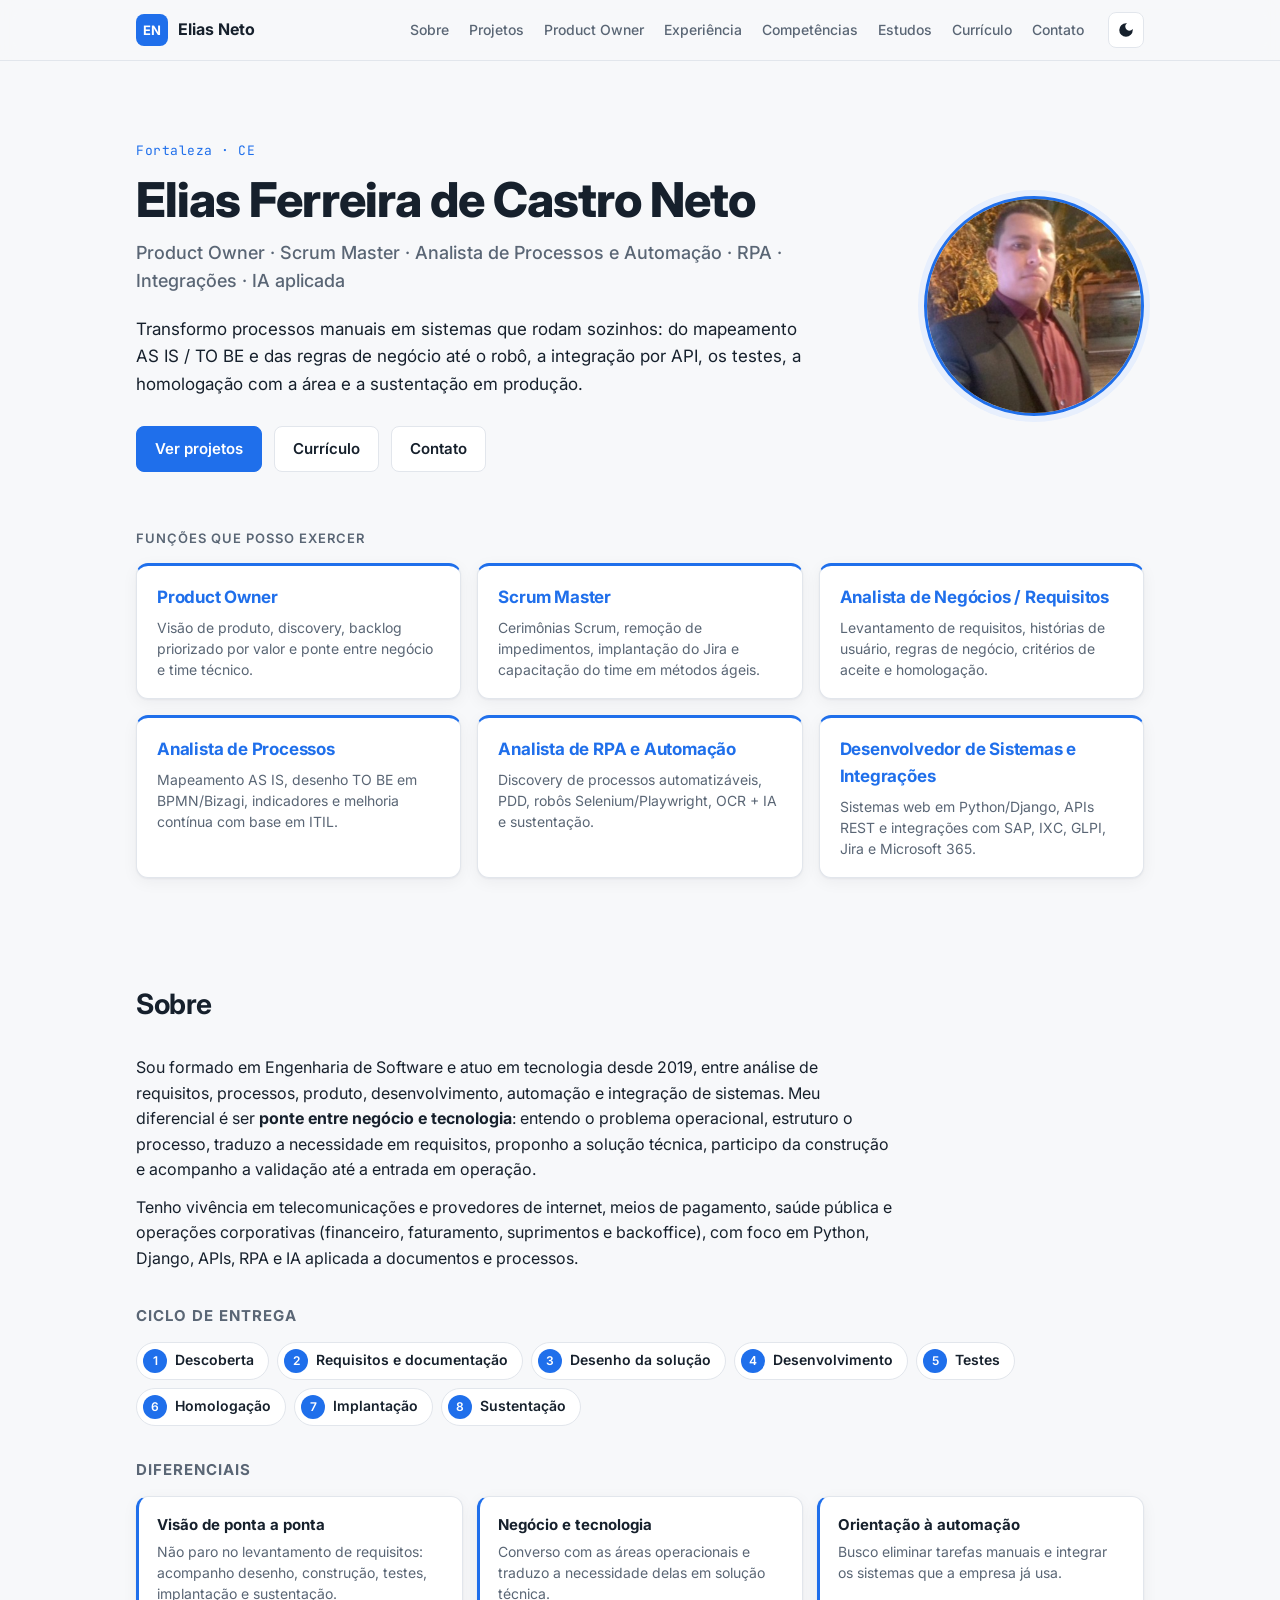
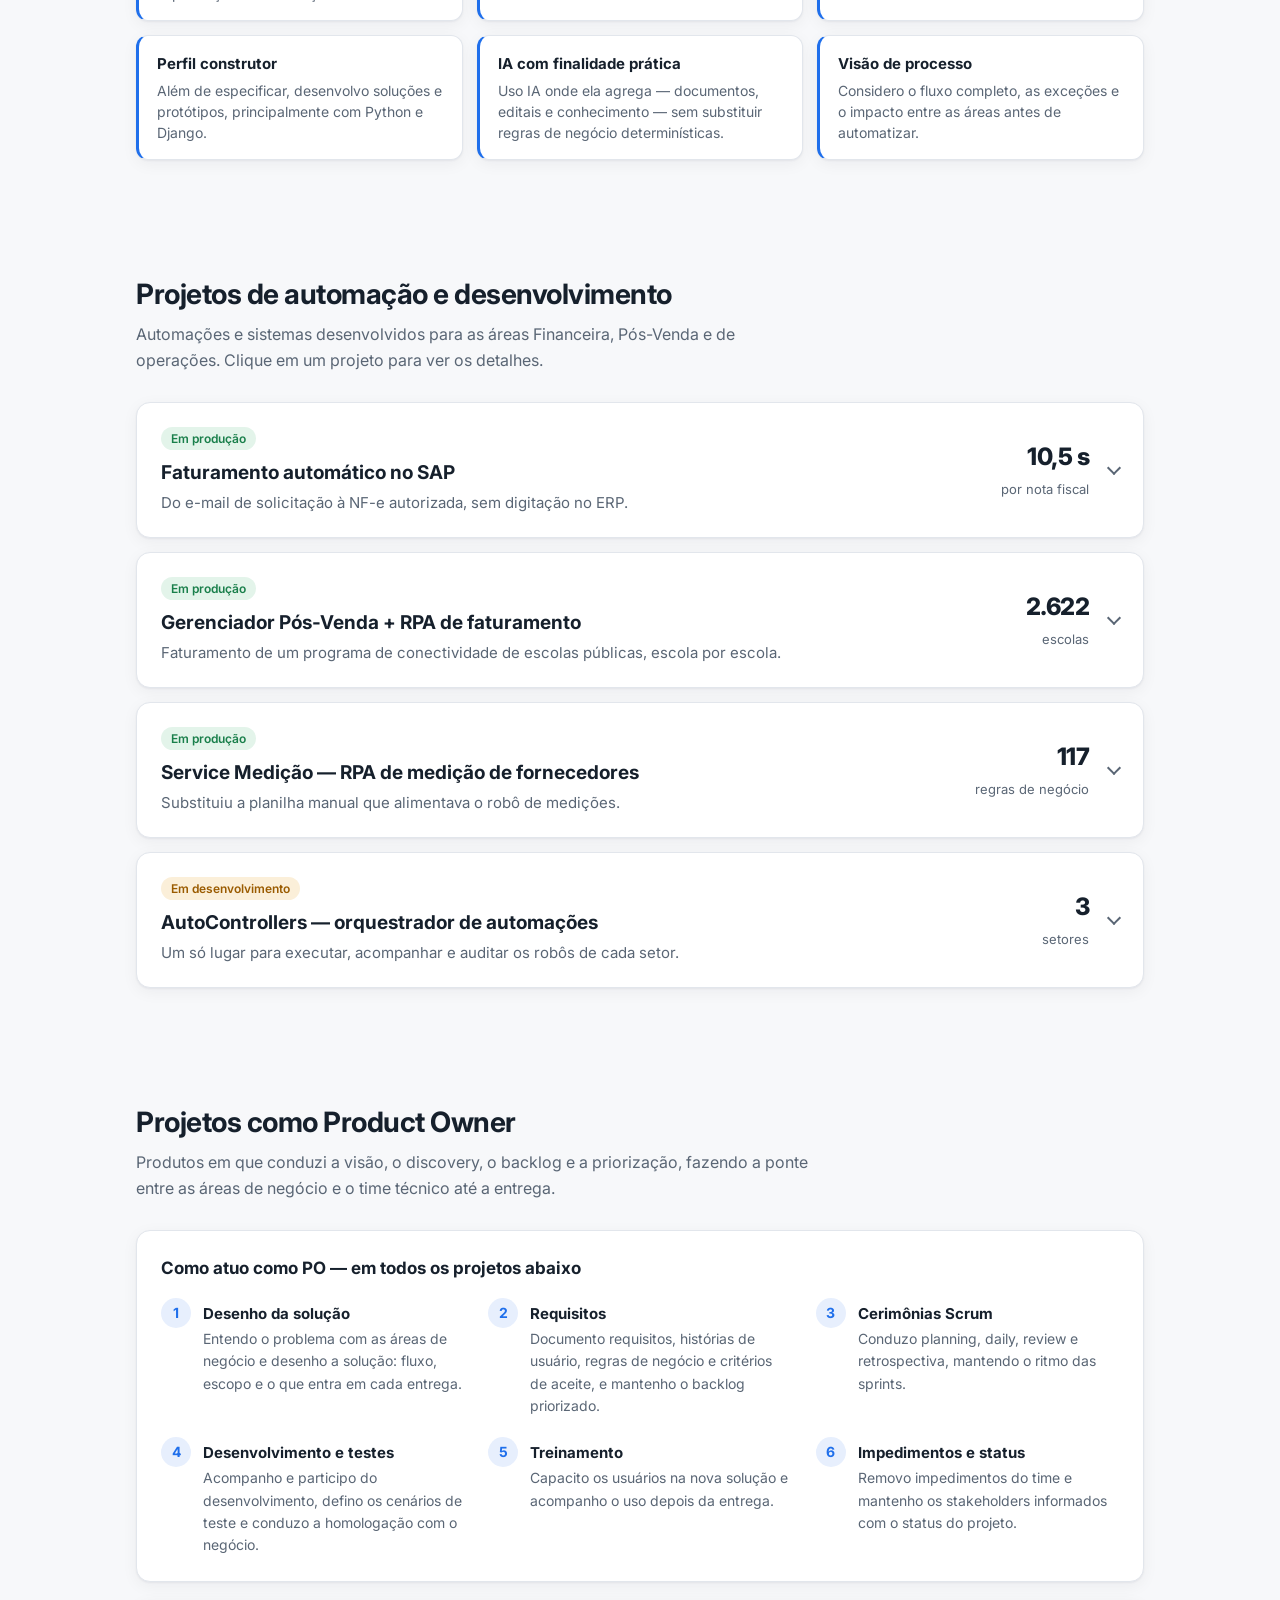
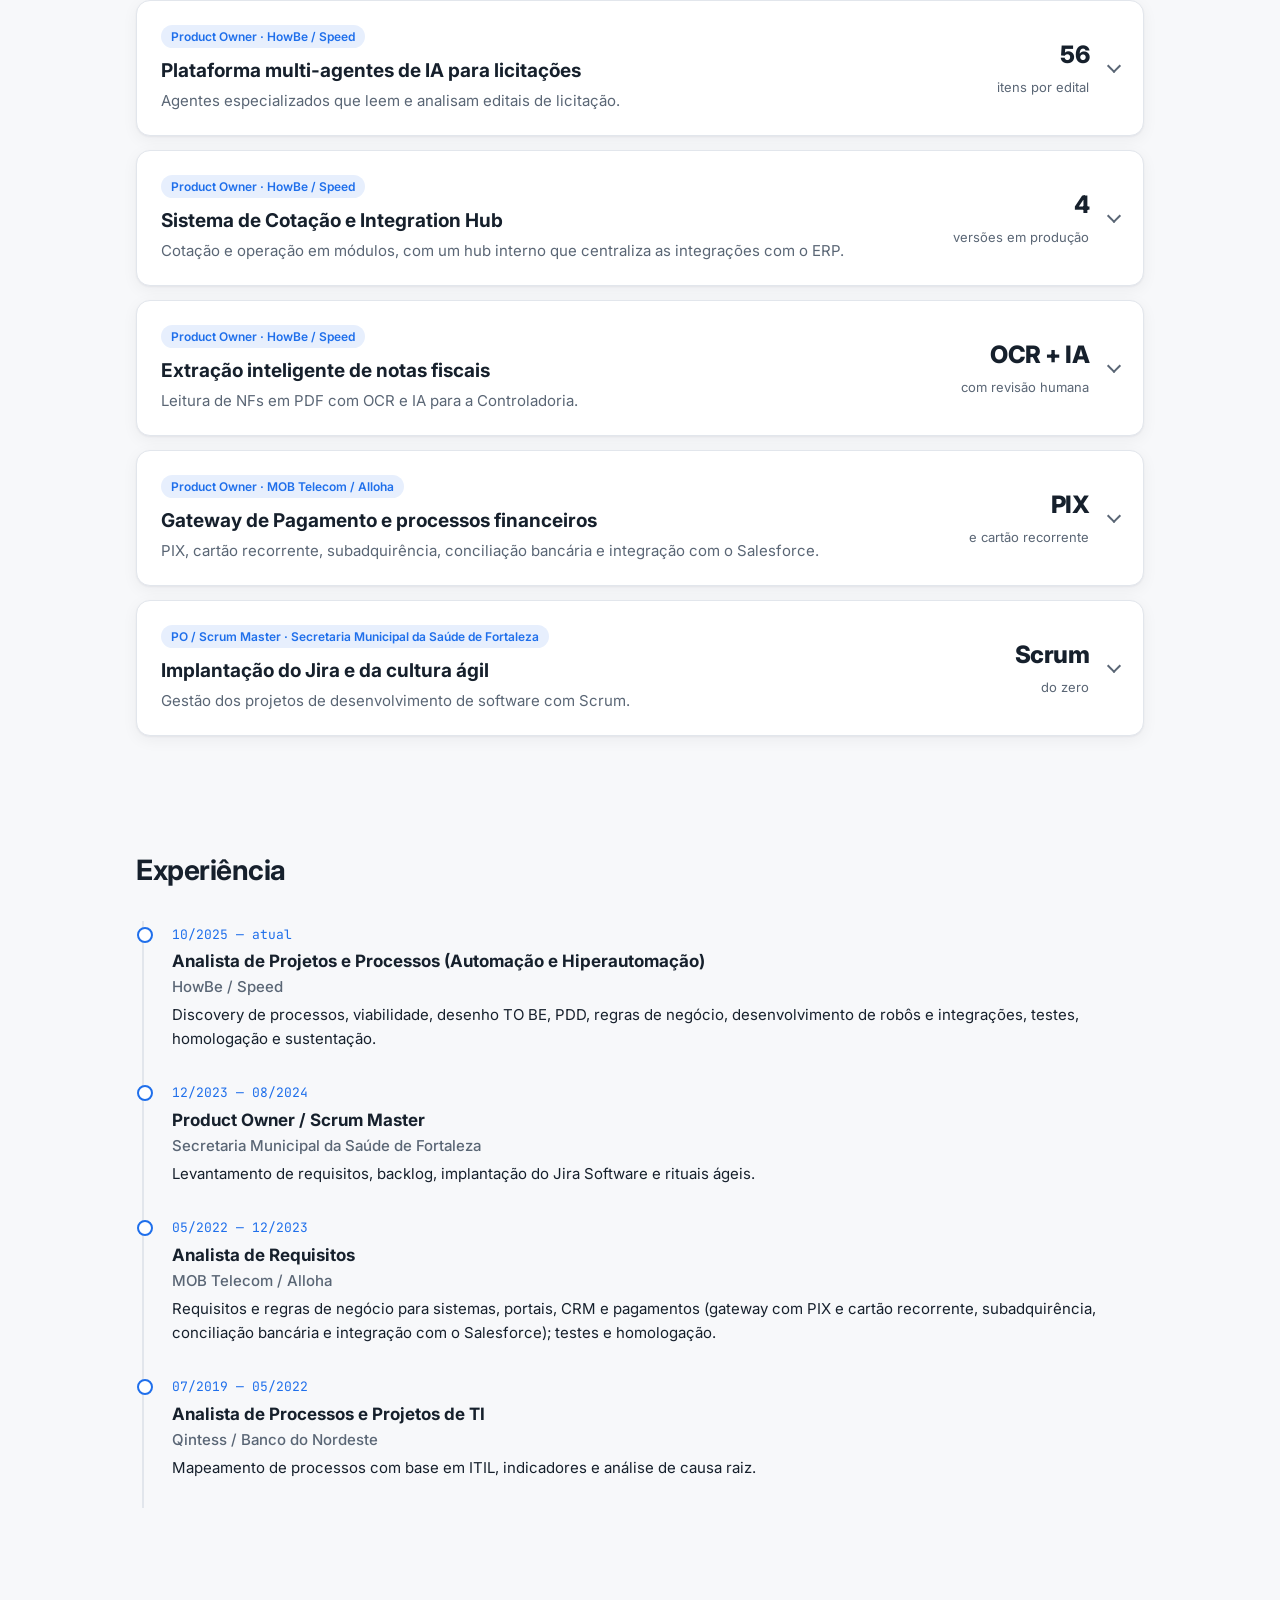
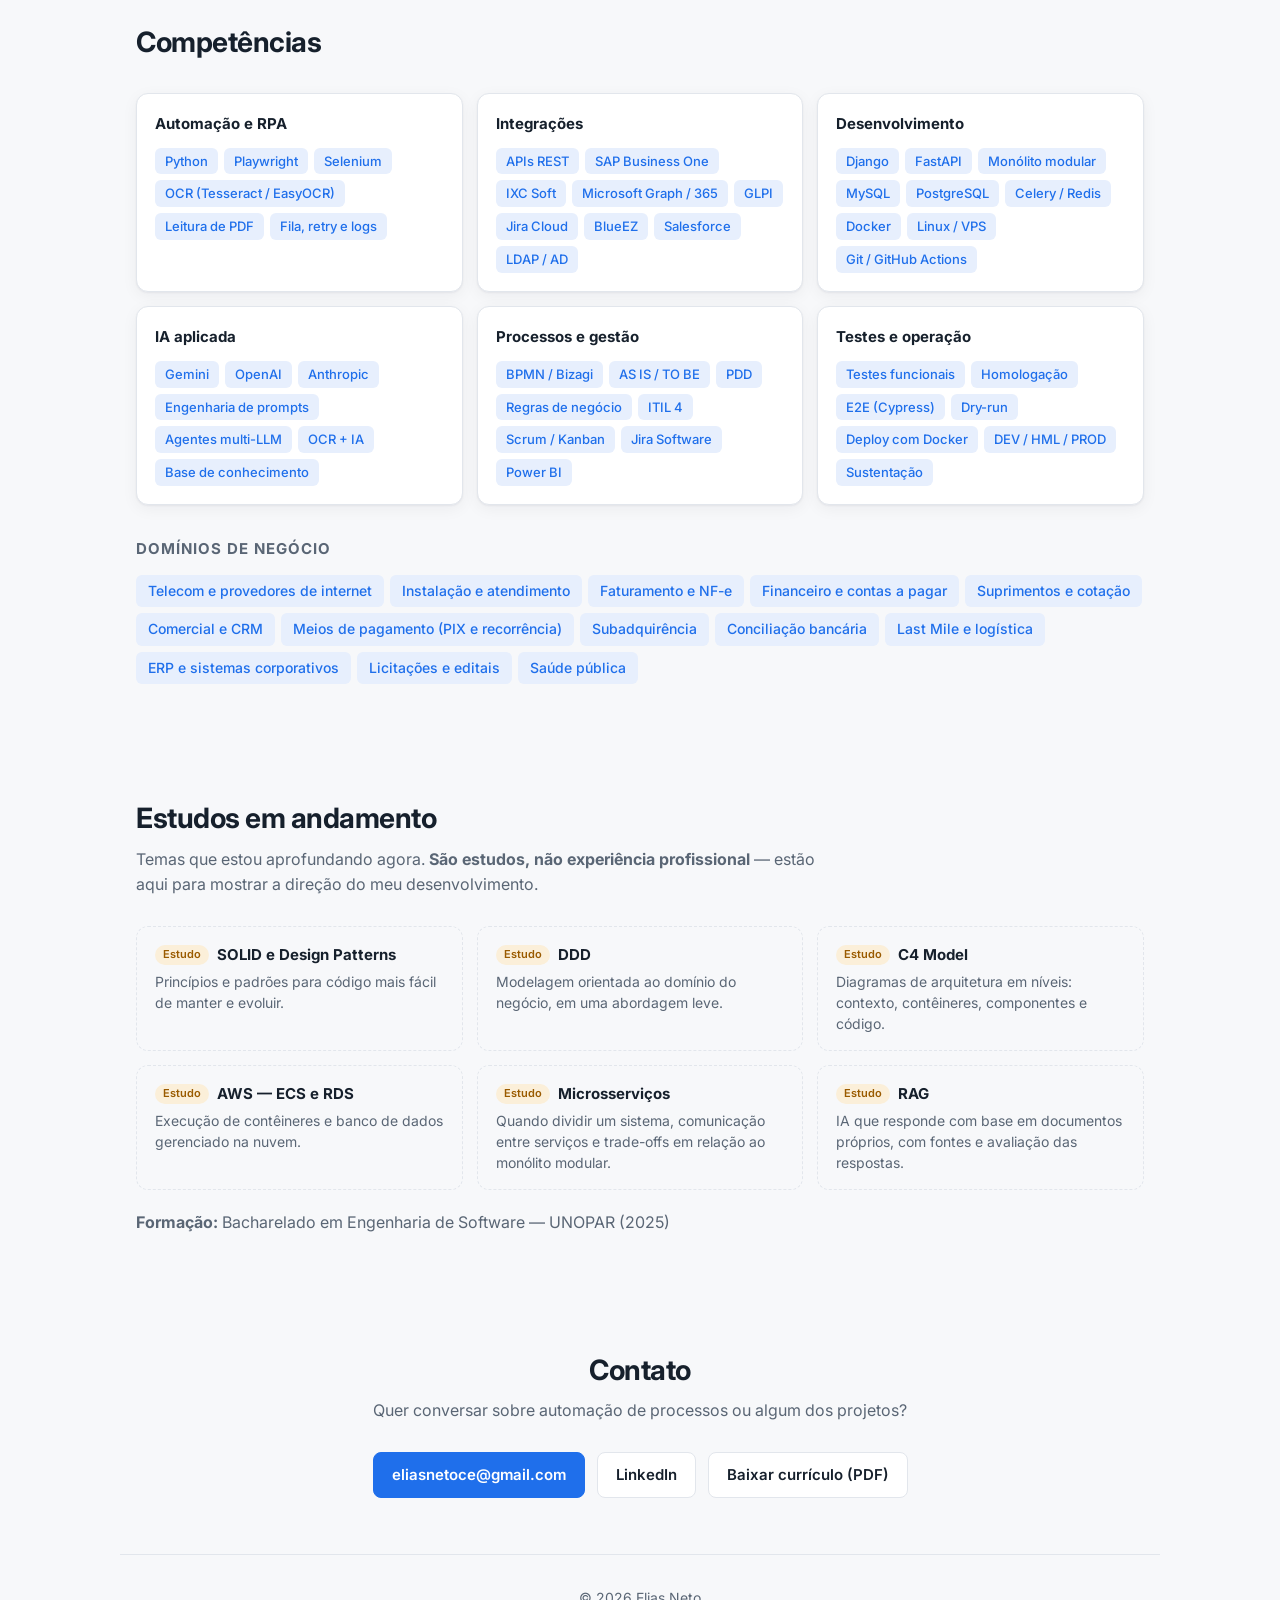
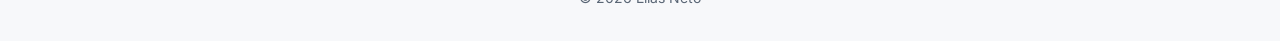
==== commit 1cb4bb50: "feat: nova foto redonda no topo e no currículo Co-Authored-By: Claude Opus 5.5 <noreply@anthropic.co" ====
--- a/index.html
+++ b/index.html
@@ -8,7 +8,7 @@
 <link rel="preconnect" href="https://fonts.googleapis.com">
 <link rel="preconnect" href="https://fonts.gstatic.com" crossorigin>
 <link href="https://fonts.googleapis.com/css2?family=Inter:wght@400;500;600;700;800&family=JetBrains+Mono:wght@500&display=swap" rel="stylesheet">
-<link rel="stylesheet" href="styles.css?v=202611171705">
+<link rel="stylesheet" href="styles.css?v=202611171708">
 </head>
 <body>
 
@@ -51,7 +51,7 @@
     </div>
 
     </div>
-    <img class="hero-photo" src="foto.jpg" alt="Foto de Elias Ferreira de Castro Neto" width="214" height="238">
+    <img class="hero-photo" src="foto.jpg" alt="Foto de Elias Ferreira de Castro Neto" width="348" height="348">
     </div>
 
     <p class="roles-label">Funções que posso exercer</p>
@@ -646,6 +646,6 @@
   <p>© <span id="ano"></span> Elias Neto</p>
 </footer>
 
-<script src="script.js?v=202611171705"></script>
+<script src="script.js?v=202611171708"></script>
 </body>
 </html>
--- a/styles.css
+++ b/styles.css
@@ -287,3 +287,7 @@
 .studies p { font-size: 14px; color: var(--muted); margin-top: 4px; line-height: 1.5; }
 @media (max-width: 860px) { .studies { grid-template-columns: repeat(2, 1fr); } }
 @media (max-width: 600px) { .studies { grid-template-columns: 1fr; } }
+
+/* Foto redonda */
+.hero-photo { width: 220px; height: 220px; border-radius: 50%; }
+@media (max-width: 760px) { .hero-photo { width: 140px; height: 140px; } }
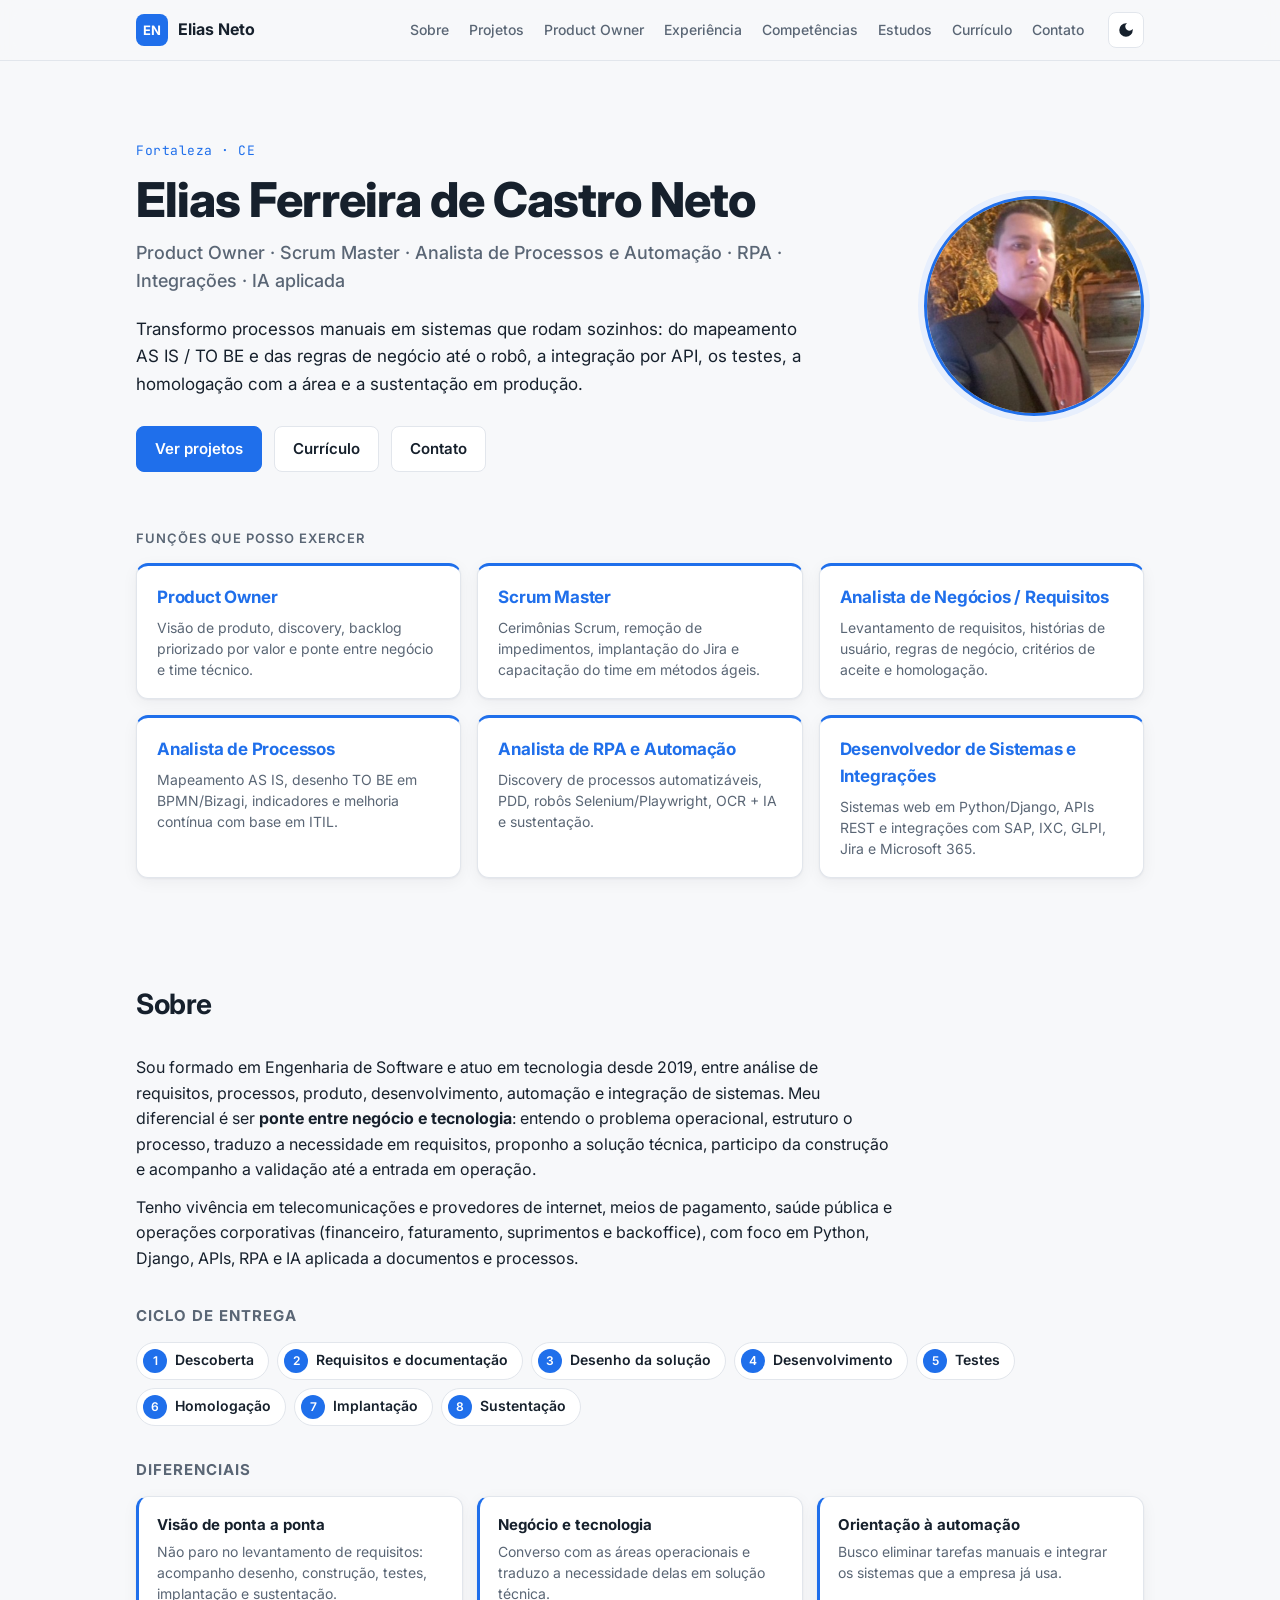
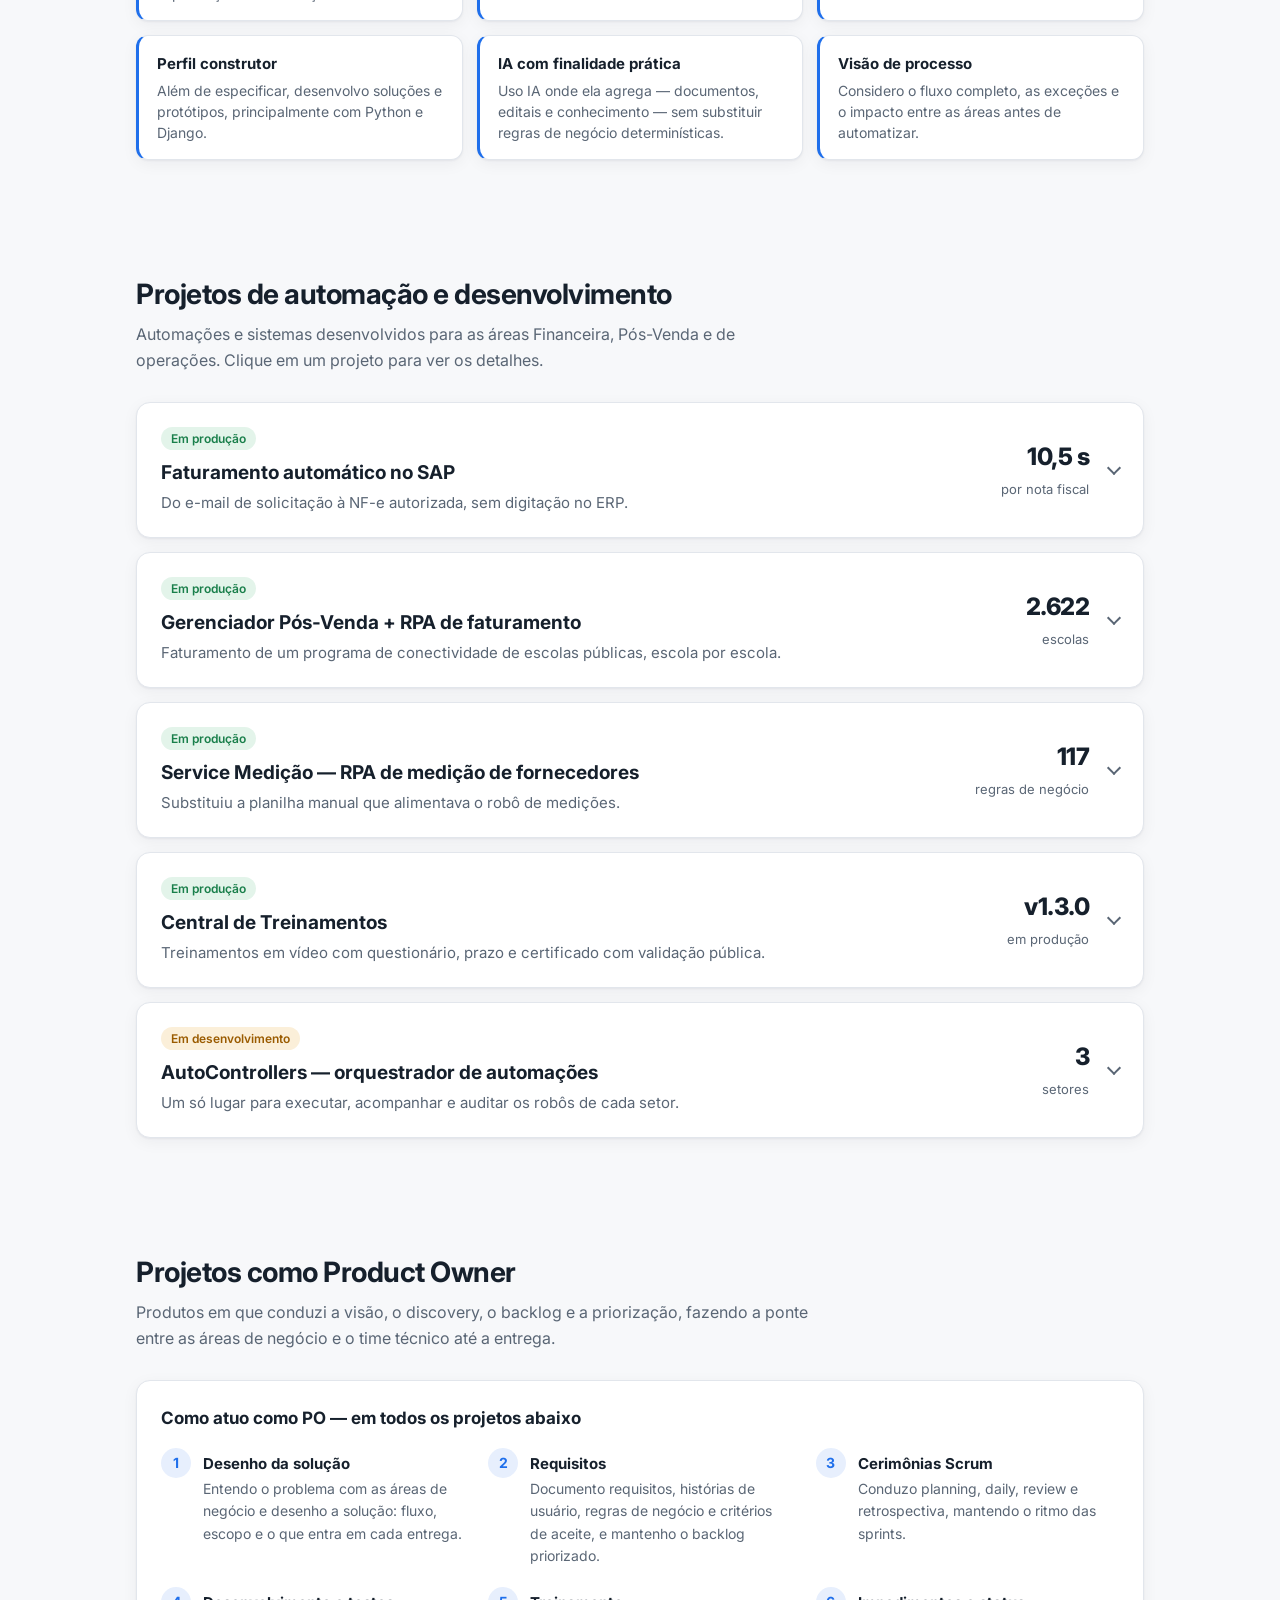
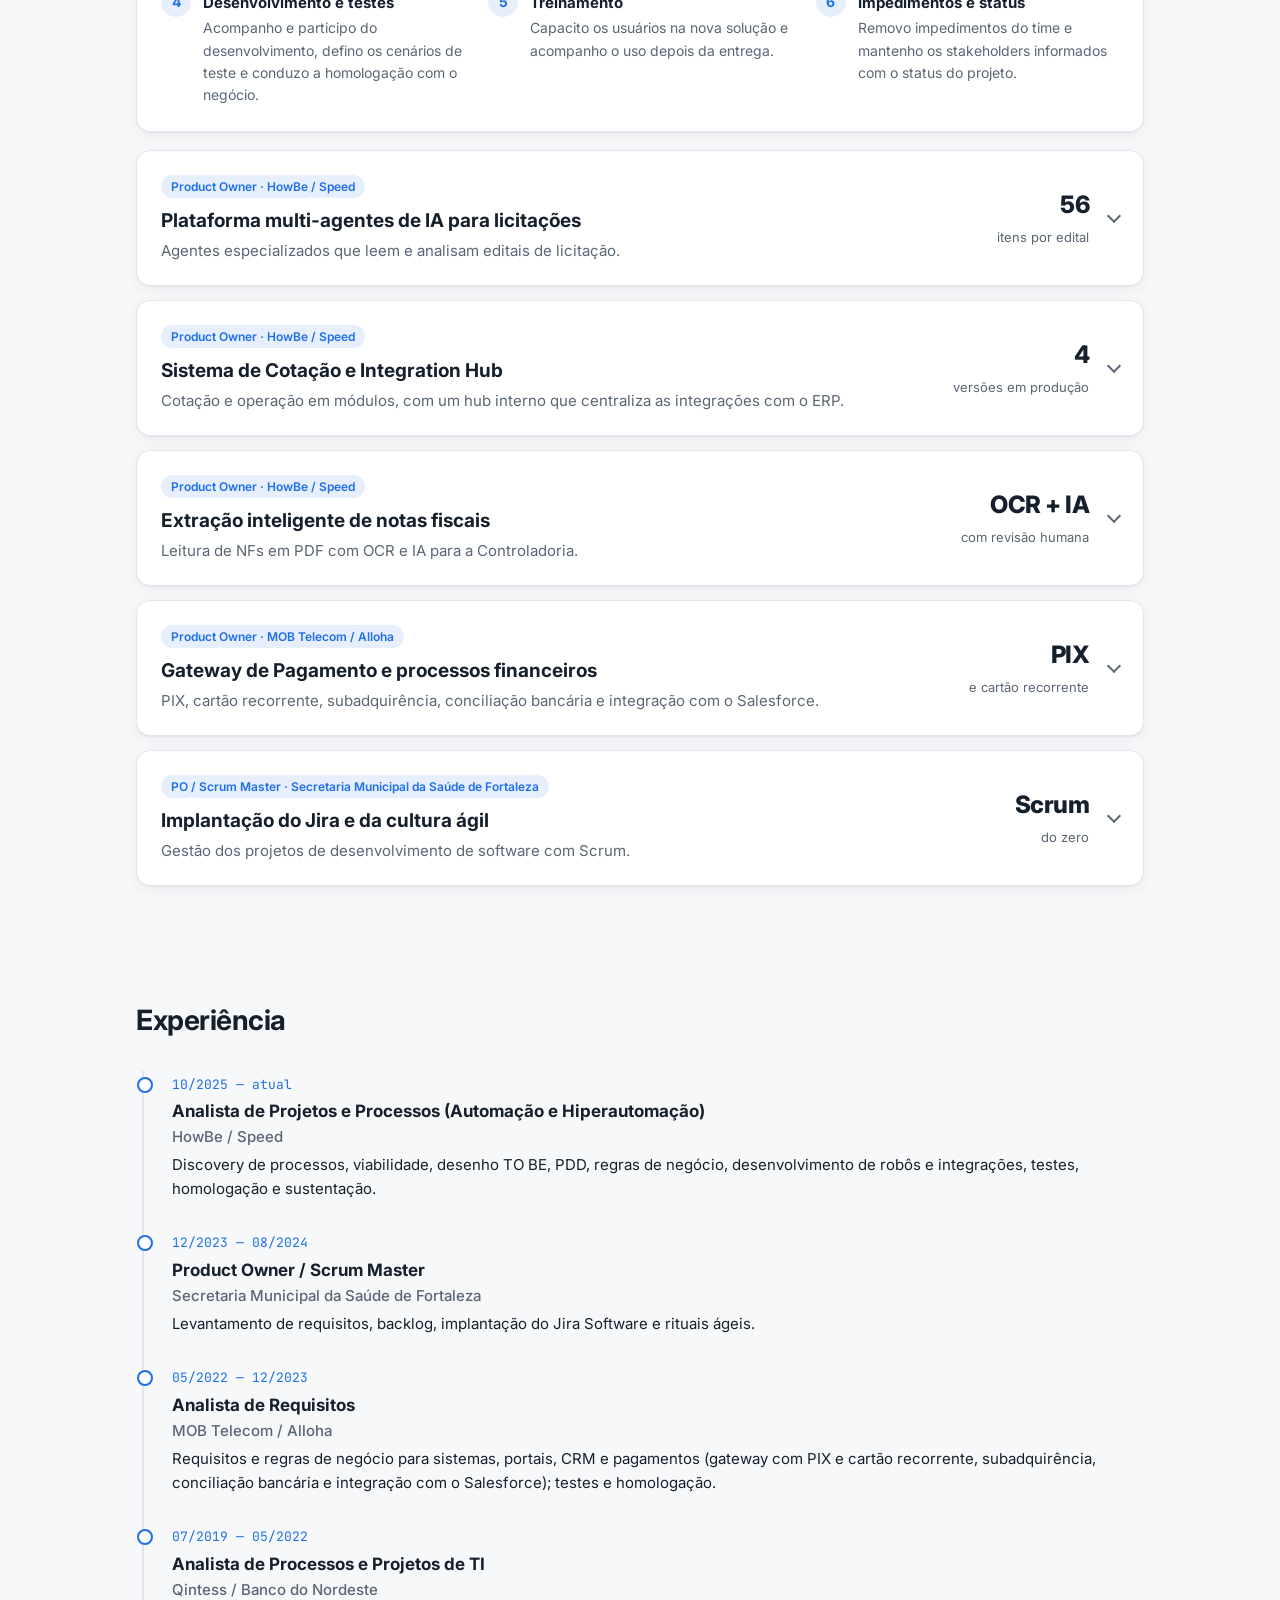
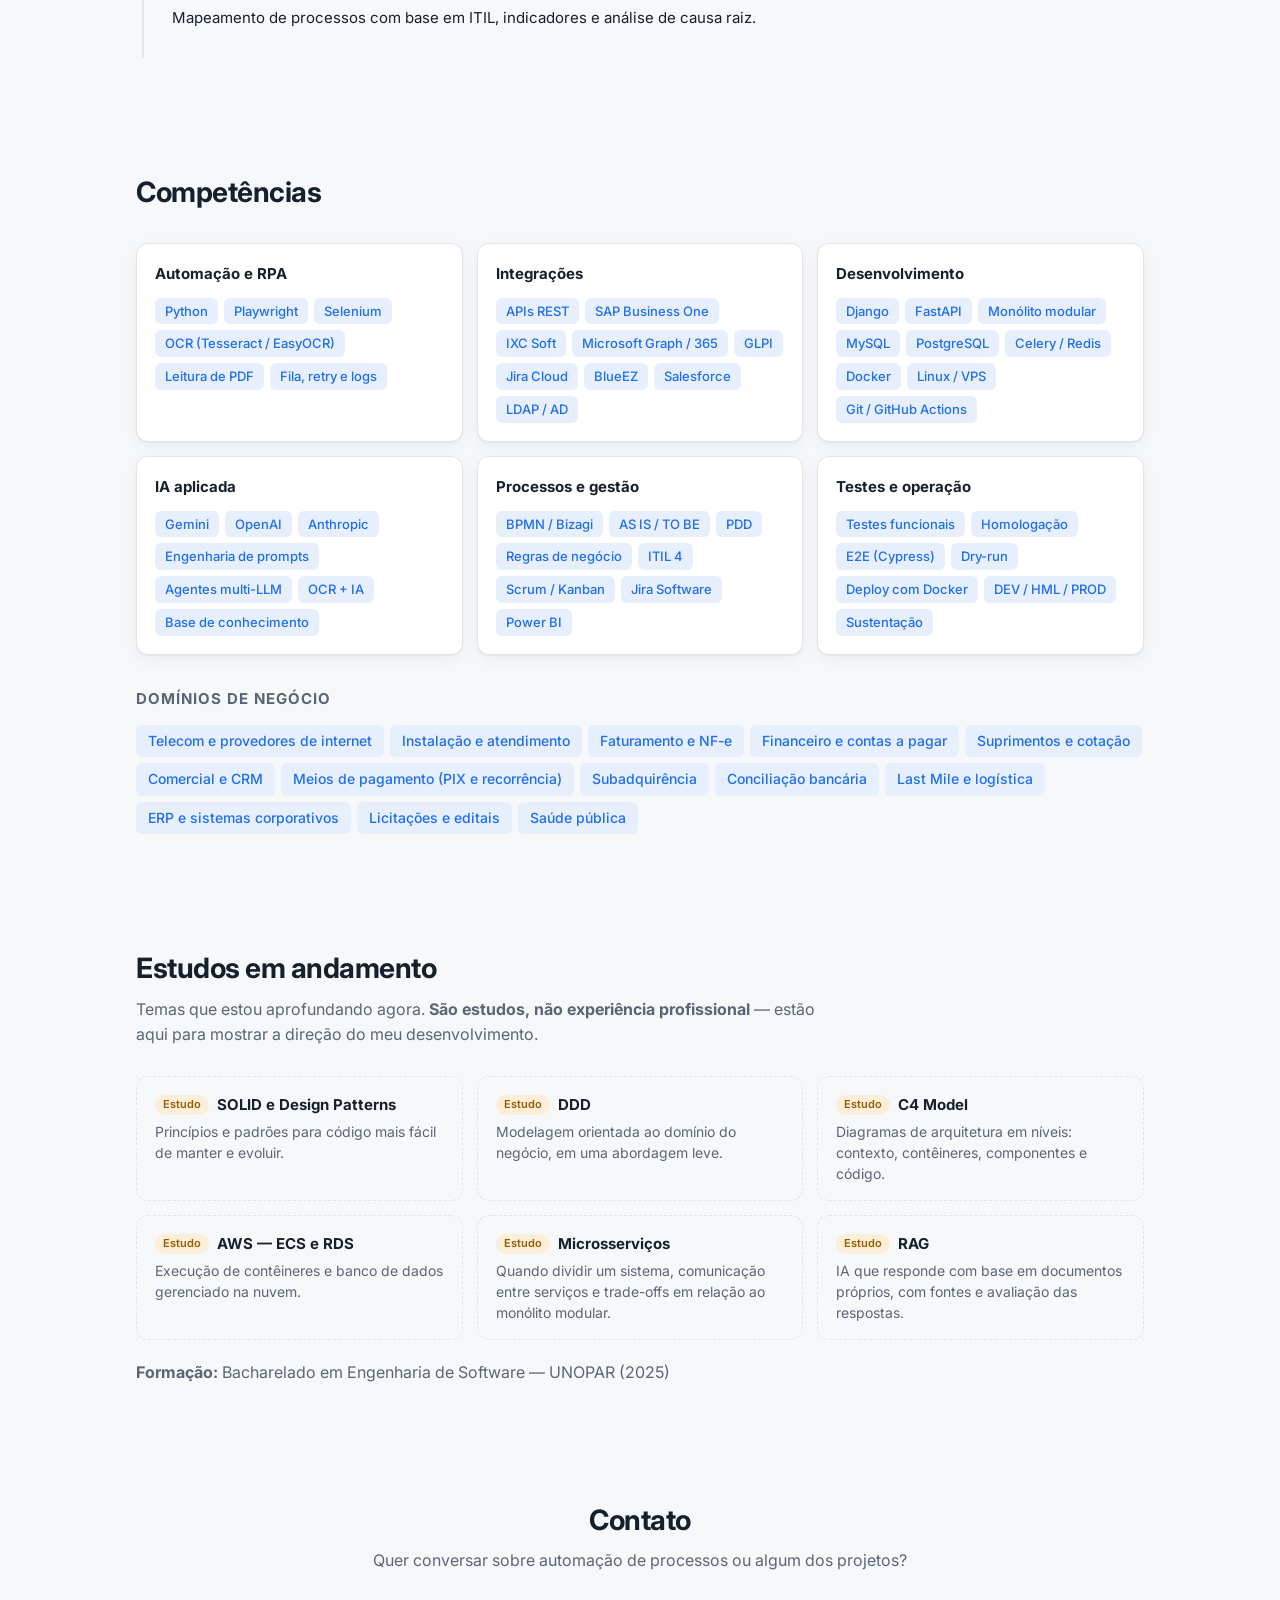
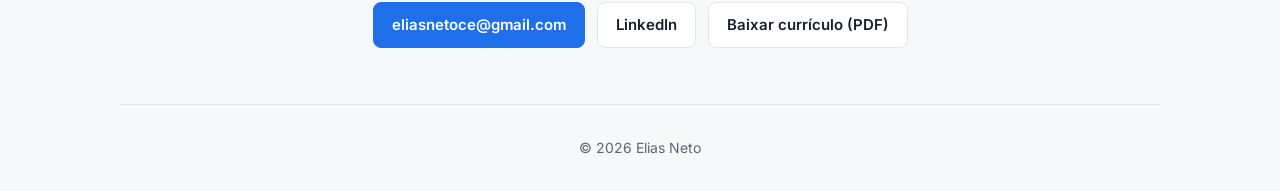
==== commit 1ba4d18c: "feat: projeto Central de Treinamentos no portfólio Co-Authored-By: Claude Opus 5.5 <noreply@anthropi" ====
--- a/index.html
+++ b/index.html
@@ -51,7 +51,7 @@
     </div>
 
     </div>
-    <img class="hero-photo" src="foto.jpg" alt="Foto de Elias Ferreira de Castro Neto" width="348" height="348">
+    <img class="hero-photo" src="foto.jpg?v=202611171710" alt="Foto de Elias Ferreira de Castro Neto" width="348" height="348">
     </div>
 
     <p class="roles-label">Funções que posso exercer</p>
@@ -265,6 +265,46 @@
               </ul>
               <h4>Tecnologias</h4>
               <ul class="stack"><li>Python 3.12</li><li>Django 5</li><li>DRF</li><li>Selenium</li><li>Celery</li><li>Redis</li><li>HTMX</li><li>Tailwind</li><li>MySQL</li><li>Docker</li><li>GitHub Actions</li><li>LDAP</li></ul>
+            </div>
+          </div>
+        </div>
+      </article>
+
+      <article class="project">
+        <button class="project-head" aria-expanded="false">
+          <div class="project-title">
+            <span class="tag tag-prod">Em produção</span>
+            <h3>Central de Treinamentos</h3>
+            <p>Treinamentos em vídeo com questionário, prazo e certificado com validação pública.</p>
+          </div>
+          <div class="project-metric"><strong>v1.3.0</strong><span>em produção</span></div>
+          <span class="chev" aria-hidden="true"></span>
+        </button>
+        <div class="project-body">
+          <div class="cols">
+            <div>
+              <h4>Problema</h4>
+              <p>Treinamentos obrigatórios (integridade, código de conduta, segurança da informação, RH, jurídico) eram distribuídos como vídeos soltos ou apresentações, sem garantia de que o colaborador assistiu, sem avaliação de aprendizado, sem controle de prazo e sem comprovante.</p>
+              <h4>Solução</h4>
+              <ul>
+                <li>Player dentro da ferramenta que <b>retoma de onde parou</b>, fecha o vídeo ao trocar de aba e impede adiantar além do ponto já assistido.</li>
+                <li>Questionários ao final ou em pontos escolhidos do vídeo, com <b>correção no servidor</b>, nota mínima e limite de tentativas.</li>
+                <li>Controle de quem vê cada treinamento (todos, grupos, equipes ou pessoas) e de quando (liberação e prazo).</li>
+                <li>Áreas como Jurídico e RH administram os próprios treinamentos: vídeo, perguntas, capítulos e legendas.</li>
+                <li><b>Certificados em PDF com QR code</b>, 4 modelos de layout, validade e validação pública sem login.</li>
+                <li>Acompanhamento da situação de cada usuário, com exportação para Excel.</li>
+                <li>Login pela rede (Active Directory), perfis de acesso e expiração de sessão por inatividade.</li>
+              </ul>
+            </div>
+            <div>
+              <h4>Resultados</h4>
+              <ul class="results">
+                <li>Comprovação de que o vídeo foi assistido e de que o conteúdo foi aprendido</li>
+                <li>Controle de prazo e situação de cada colaborador</li>
+                <li>Certificado verificável por qualquer pessoa pelo QR code</li>
+              </ul>
+              <h4>Tecnologias</h4>
+              <ul class="stack"><li>Python</li><li>Django 5.2</li><li>MySQL</li><li>ReportLab</li><li>Gunicorn</li><li>Docker</li><li>Active Directory</li></ul>
             </div>
           </div>
         </div>
